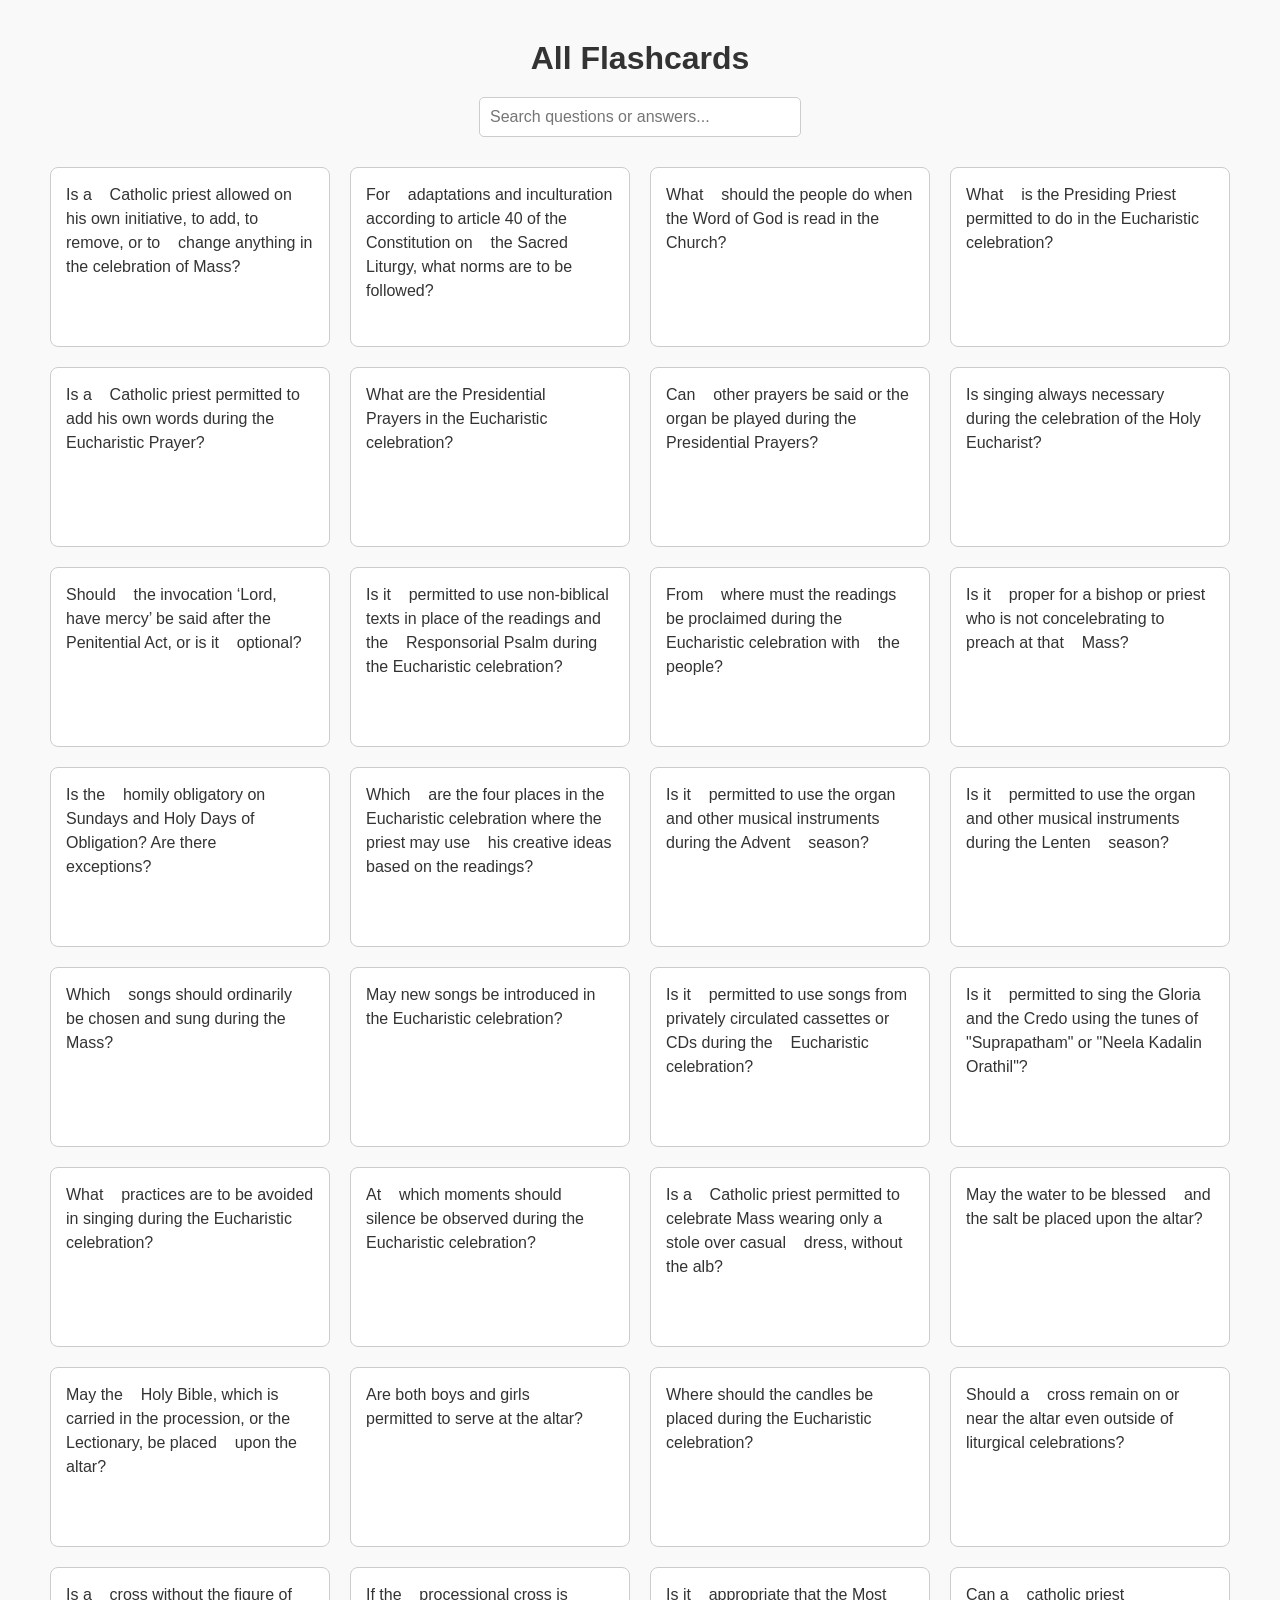
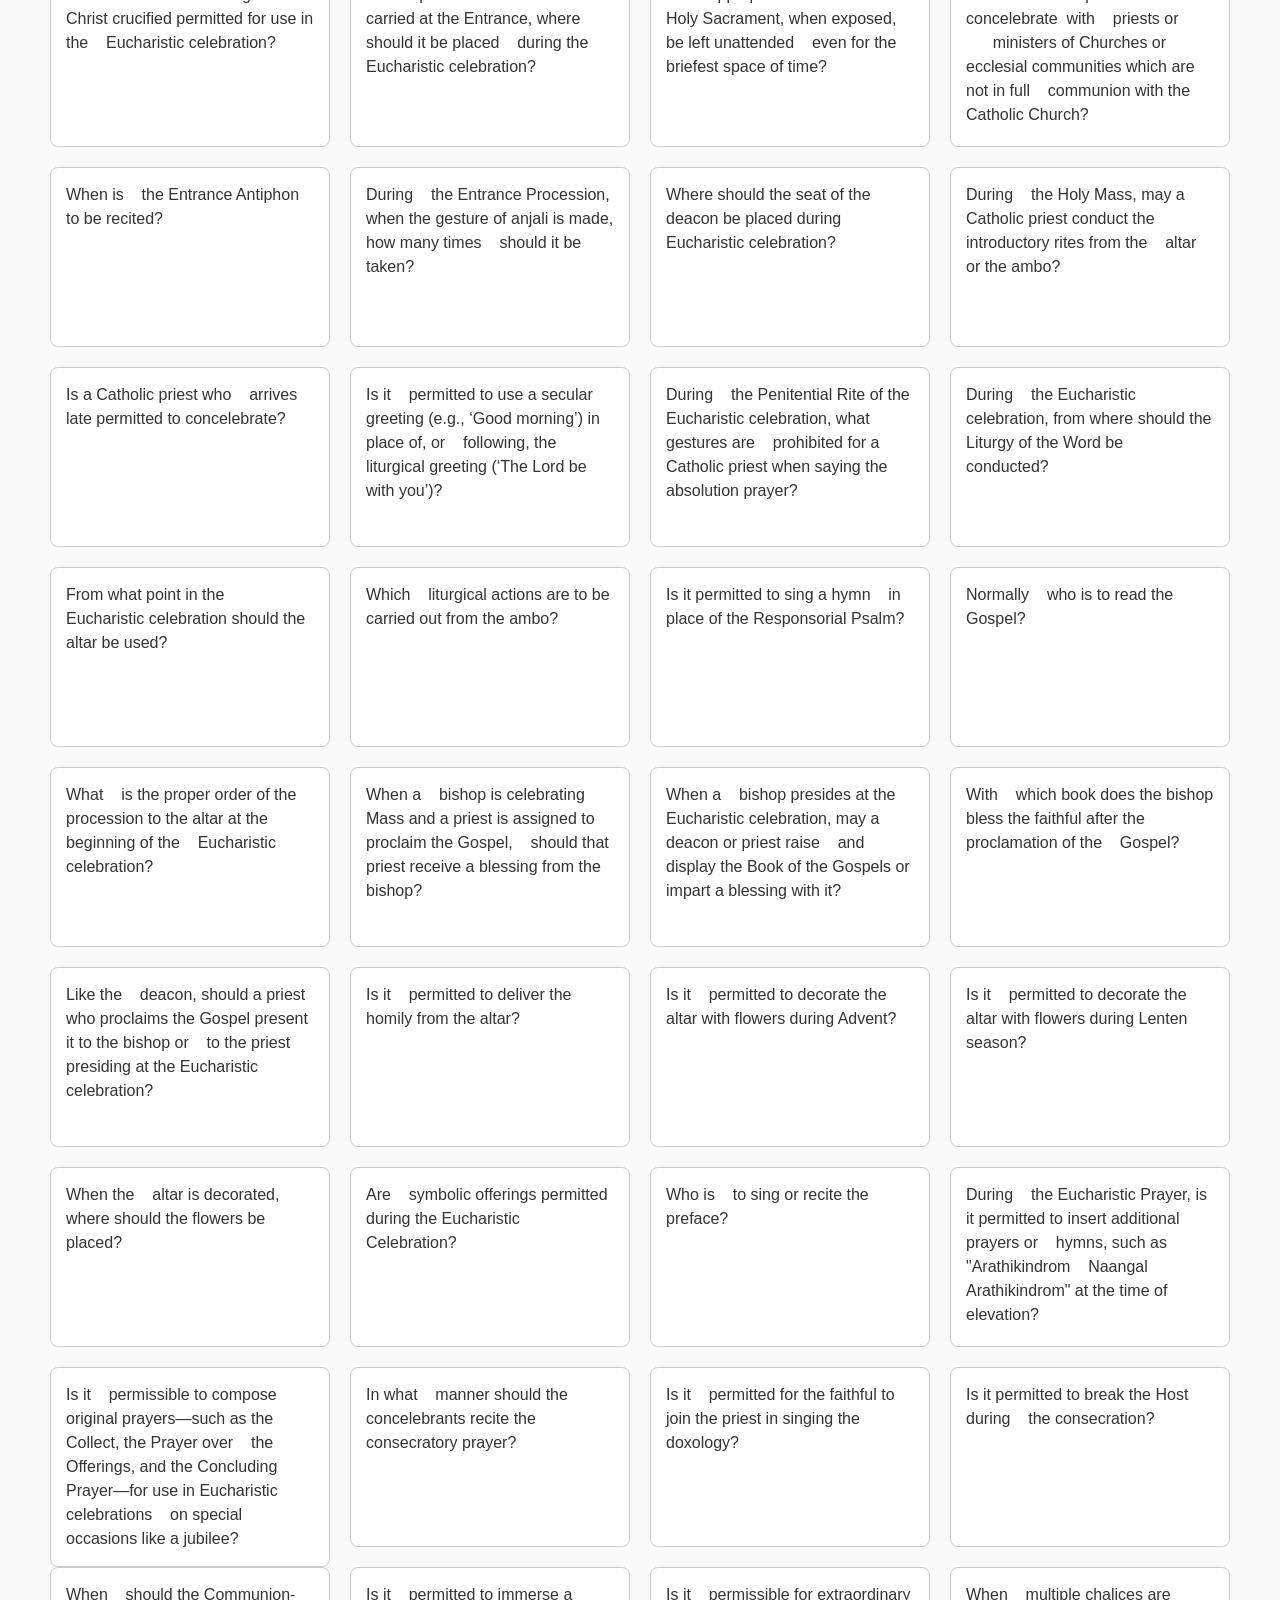
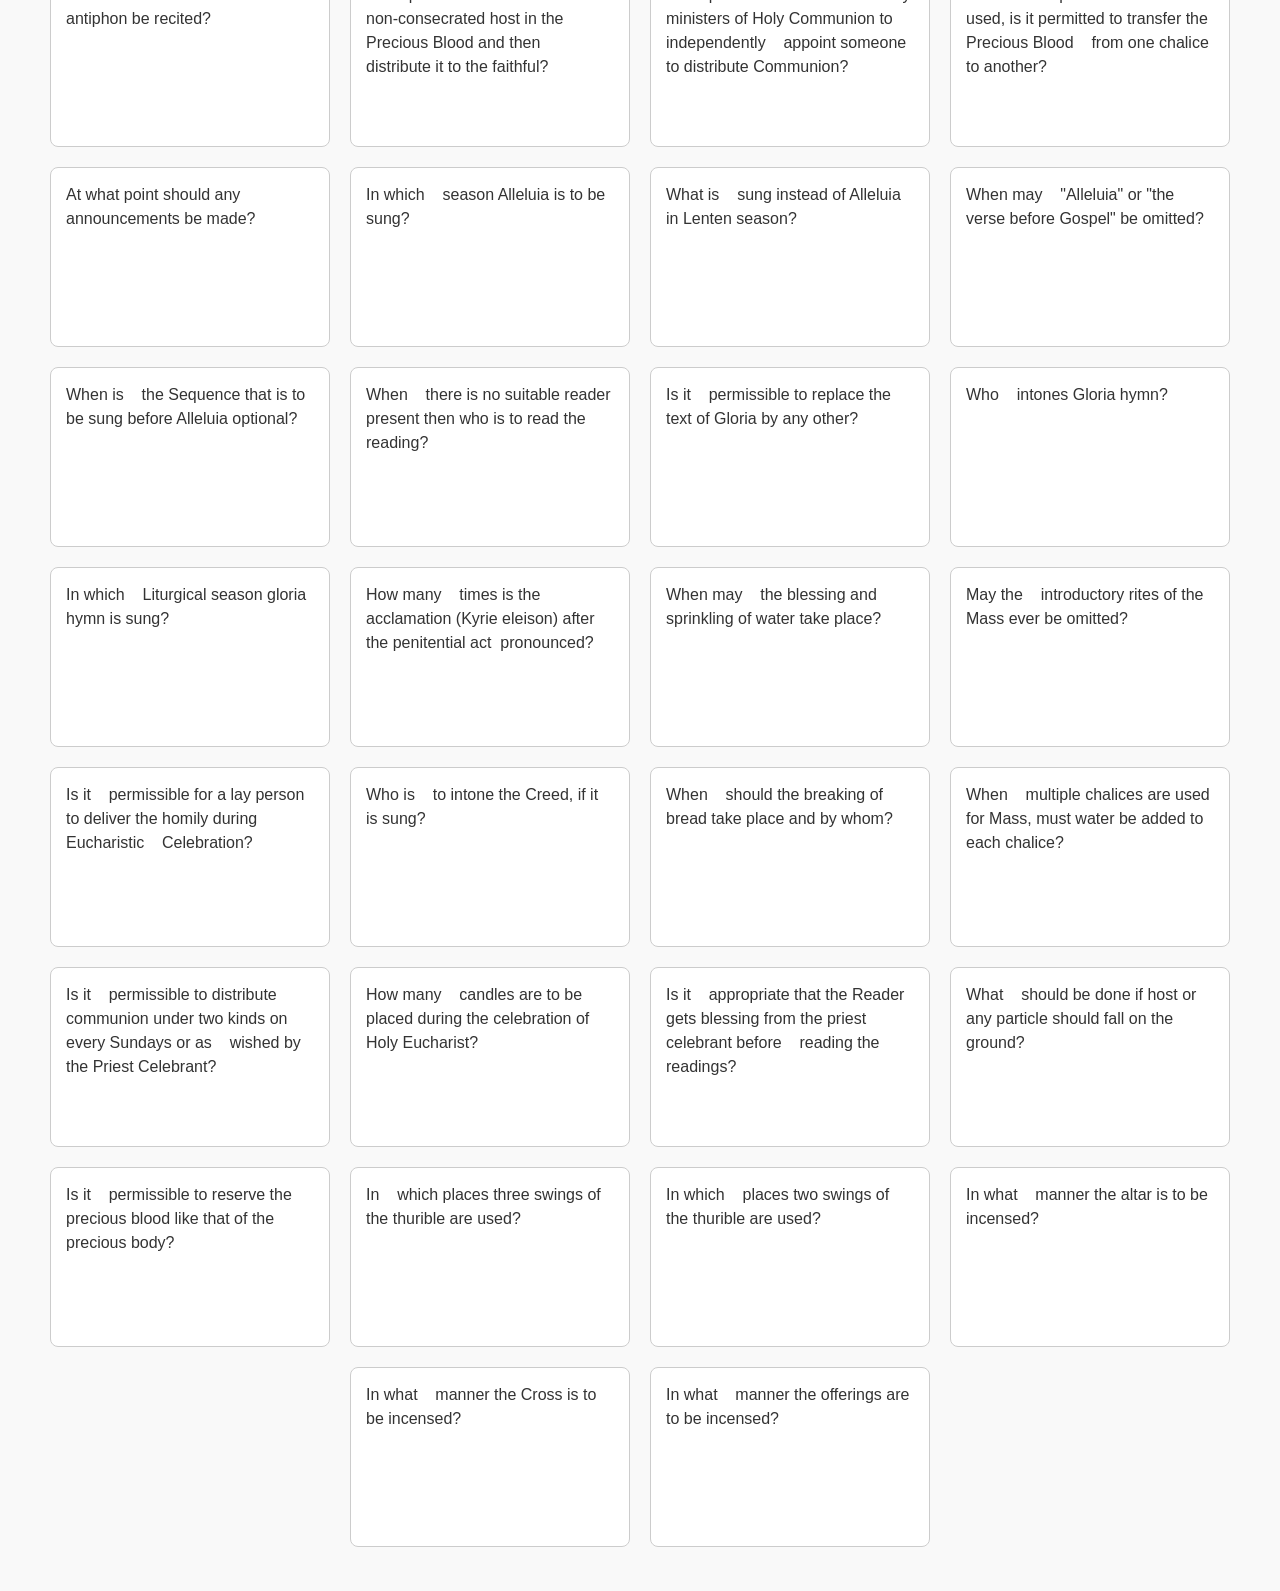
==== allflashcards.html @ 0b195306 "Update allflashcards.html" ====
<!DOCTYPE html>
<html lang="en">
<head>
  <meta charset="UTF-8">
  <title>All Flashcards 2</title>
  <style>
    body {
      font-family: Arial, sans-serif;
      background-color: #f9f9f9;
      text-align: center;
      margin: 40px;
    }
    h1 {
      color: #333;
      margin-bottom: 20px;
    }
    #searchBar {
      width: 300px;
      padding: 10px;
      font-size: 16px;
      margin-bottom: 30px;
      border: 1px solid #ccc;
      border-radius: 5px;
    }
    .flashcard-container {
      display: flex;
      flex-wrap: wrap;
      justify-content: center;
      gap: 20px;
    }
    .flashcard {
      width: 280px;
      min-height: 180px;
      perspective: 1000px;
      cursor: pointer;
      position: relative;
    }
    .card-inner {
      position: relative;
      width: 100%;
      min-height: 100%;
      transition: transform 0.8s;
      transform-style: preserve-3d;
    }
    .flashcard.flipped .card-inner {
      transform: rotateY(180deg);
      z-index: 10; /* bring flipped card above neighbors */
      position: relative;
    }
    .card-front, .card-back {
      position: absolute;
      width: 100%;
      min-height: 100%;
      backface-visibility: hidden;
      border: 1px solid #ccc;
      border-radius: 8px;
      padding: 15px;
      box-sizing: border-box;
      font-size: 16px;
      line-height: 1.5; /* better spacing */
      white-space: pre-wrap; /* preserve spaces and line breaks */
      word-break: break-word;
      text-align: left;
    }
    .card-front {
      background-color: #ffffff;
      color: #333;
    }
    .card-back {
      background-color: #0066cc;
      color: #fff;
      transform: rotateY(180deg);
    }
    /* Modal for maximize view */
    .modal {
      display: none;
      position: fixed;
      z-index: 200;
      left: 0;
      top: 0;
      width: 100%;
      height: 100%;
      overflow: auto;
      background-color: rgba(0,0,0,0.7);
    }
    .modal-content {
      background-color: #fff;
      margin: 10% auto;
      padding: 20px;
      border-radius: 8px;
      width: 60%;
      max-height: 70%;
      overflow-y: auto;
      text-align: left;
      font-size: 18px;
      line-height: 1.6;
      white-space: pre-wrap;
    }
    .close {
      color: #aaa;
      float: right;
      font-size: 28px;
      font-weight: bold;
      cursor: pointer;
    }
    .close:hover {
      color: #000;
    }
  </style>
</head>
<body>
  <h1>All Flashcards</h1>
  <input type="text" id="searchBar" placeholder="Search questions or answers...">
  <div class="flashcard-container" id="flashcardContainer"></div>

  <!-- Modal for maximize view -->
  <div id="flashcardModal" class="modal">
    <div class="modal-content">
      <span class="close" id="closeModal">&times;</span>
      <div id="modalText"></div>
    </div>
  </div>

  <script>
    fetch('Liturgicalnorms.html')
      .then(response => response.text())
      .then(html => {
        const parser = new DOMParser();
        const doc = parser.parseFromString(html, 'text/html');
        const table = doc.querySelector('#qaTable');
        const rows = table ? table.querySelectorAll('tr') : [];

        const container = document.getElementById('flashcardContainer');

        if (rows.length === 0) {
          container.innerText = "No questions found. Check that Liturgicalnorms.html has a table with id='qaTable'.";
          return;
        }

        rows.forEach(row => {
          const cells = row.querySelectorAll('td');
          if (cells.length >= 2) {
            const question = cells[0].innerText.trim();
            const answer = cells[1].innerText.trim();

            const card = document.createElement('div');
            card.className = 'flashcard';
            card.innerHTML = `
              <div class="card-inner">
                <div class="card-front">${question}</div>
                <div class="card-back">${answer}</div>
              </div>
            `;
            card.addEventListener('click', () => card.classList.toggle('flipped'));
            card.addEventListener('dblclick', () => {
              document.getElementById('modalText').innerText =
                "Q: " + question + "\n\nA: " + answer;
              document.getElementById('flashcardModal').style.display = 'block';
            });
            container.appendChild(card);
          }
        });

        const searchBar = document.getElementById('searchBar');
        searchBar.addEventListener('input', () => {
          const query = searchBar.value.toLowerCase();
          const cards = container.querySelectorAll('.flashcard');
          cards.forEach(card => {
            const front = card.querySelector('.card-front').innerText.toLowerCase();
            const back = card.querySelector('.card-back').innerText.toLowerCase();
            card.style.display = (front.includes(query) || back.includes(query)) ? 'block' : 'none';
          });
        });

        document.getElementById('closeModal').onclick = () => {
          document.getElementById('flashcardModal').style.display = 'none';
        };
        window.onclick = (event) => {
          if (event.target === document.getElementById('flashcardModal')) {
            document.getElementById('flashcardModal').style.display = 'none';
          }
        };
      })
      .catch(err => {
        document.getElementById('flashcardContainer').innerText =
          'Error loading flashcards. Make sure Liturgicalnorms.html is accessible.';
        console.error(err);
      });
  </script>
</body>
</html>
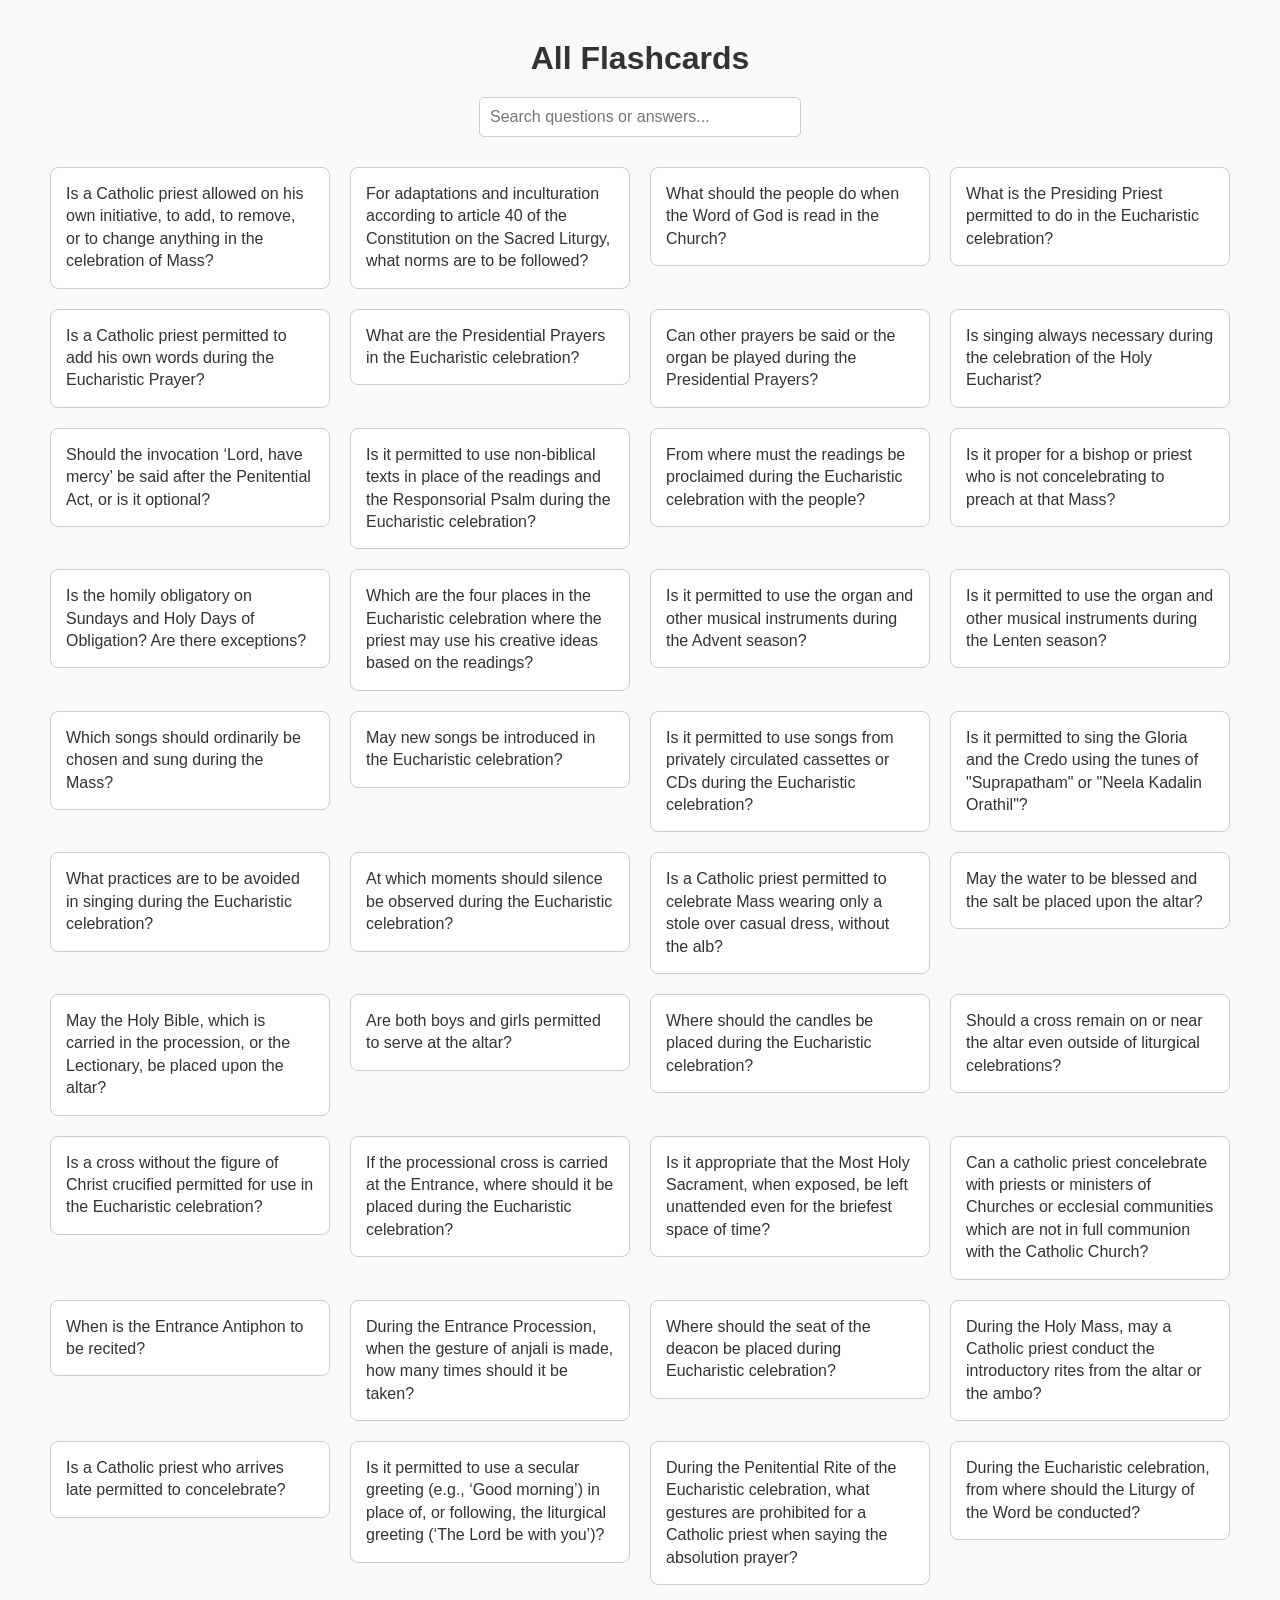
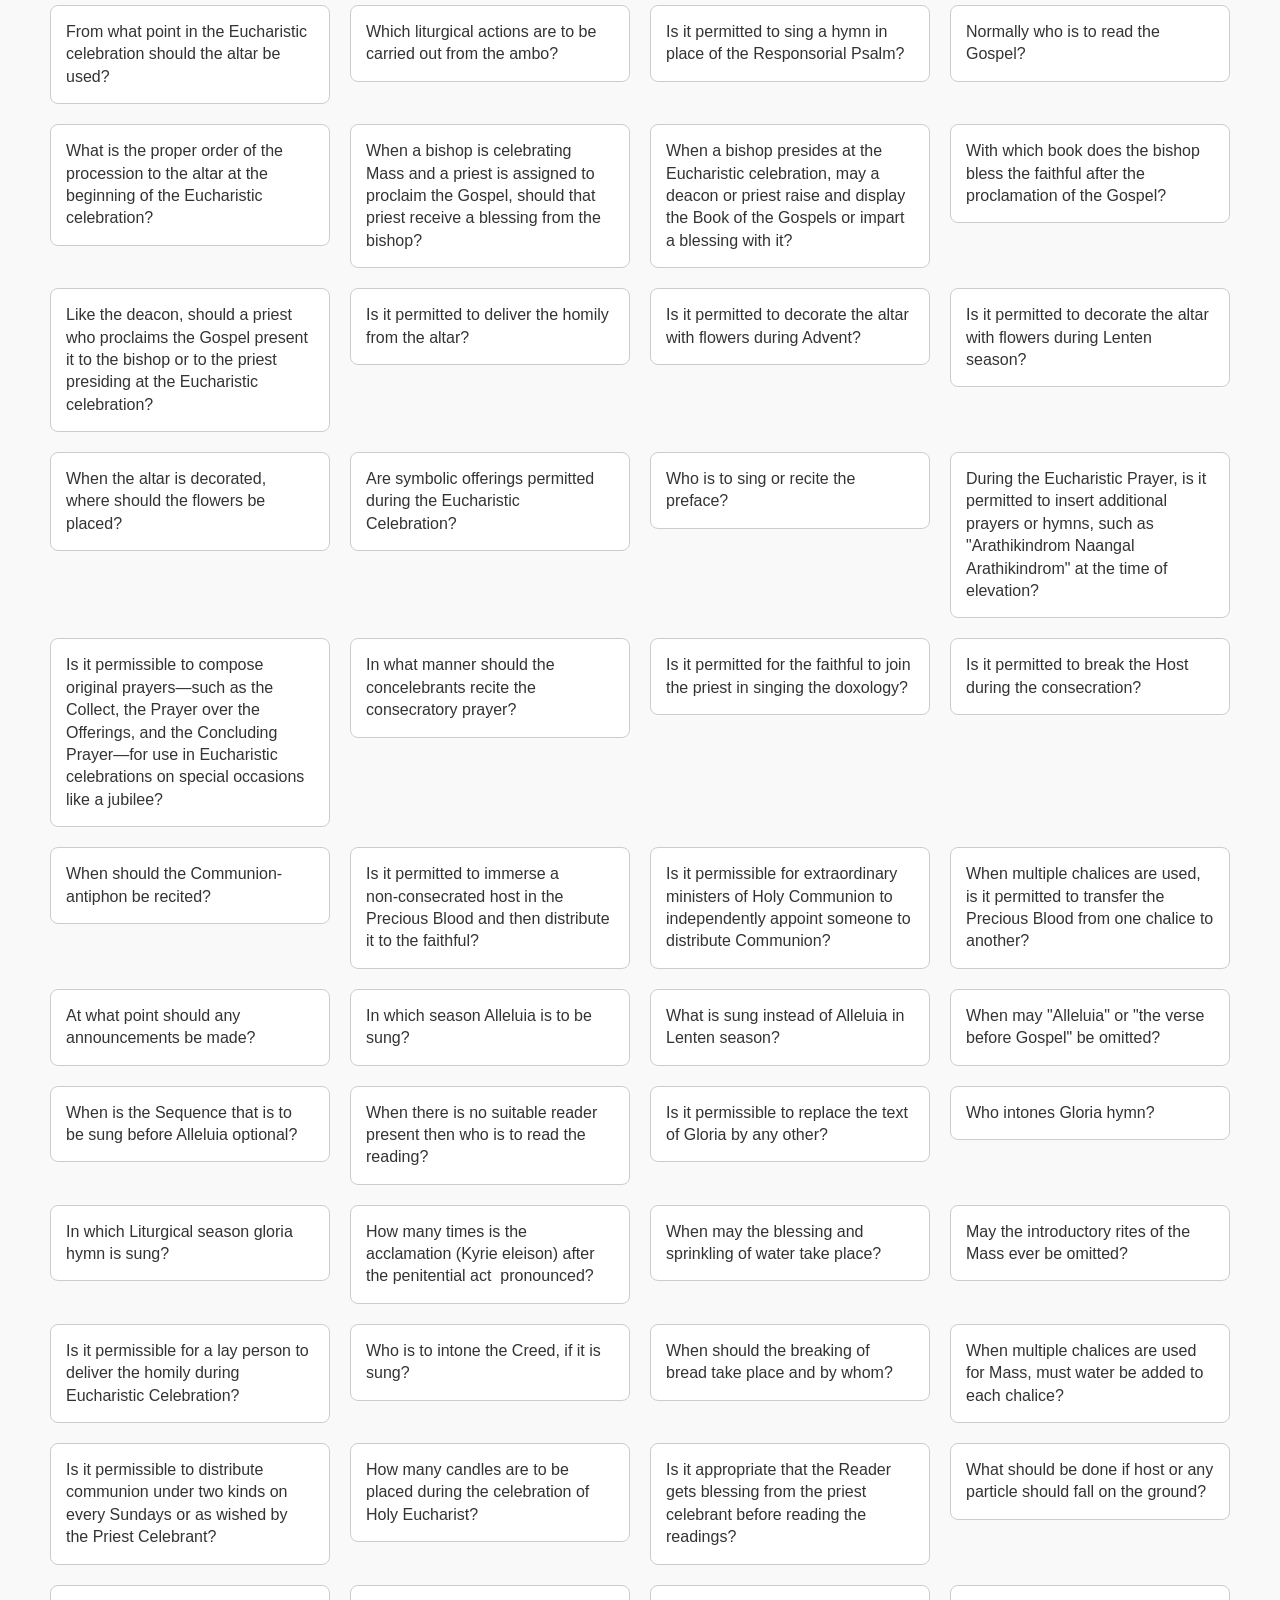
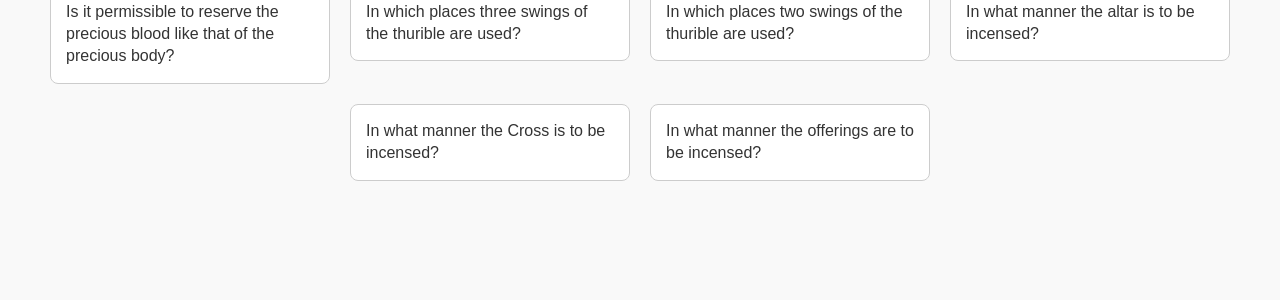
==== commit c5d701b3: "Update allflashcards.html" ====
--- a/allflashcards.html
+++ b/allflashcards.html
@@ -2,7 +2,7 @@
 <html lang="en">
 <head>
   <meta charset="UTF-8">
-  <title>All Flashcards 2</title>
+  <title>All Flashcards 3</title>
   <style>
     body {
       font-family: Arial, sans-serif;
@@ -30,37 +30,32 @@
     }
     .flashcard {
       width: 280px;
-      min-height: 180px;
+      cursor: pointer;
       perspective: 1000px;
-      cursor: pointer;
-      position: relative;
     }
     .card-inner {
       position: relative;
       width: 100%;
-      min-height: 100%;
       transition: transform 0.8s;
       transform-style: preserve-3d;
     }
     .flashcard.flipped .card-inner {
       transform: rotateY(180deg);
-      z-index: 10; /* bring flipped card above neighbors */
-      position: relative;
+      z-index: 10;
     }
     .card-front, .card-back {
-      position: absolute;
       width: 100%;
-      min-height: 100%;
-      backface-visibility: hidden;
+      height: auto; /* allow natural expansion */
       border: 1px solid #ccc;
       border-radius: 8px;
       padding: 15px;
       box-sizing: border-box;
       font-size: 16px;
-      line-height: 1.5; /* better spacing */
-      white-space: pre-wrap; /* preserve spaces and line breaks */
+      line-height: 1.4; /* normal spacing */
+      white-space: normal; /* fix word spacing and numbering */
       word-break: break-word;
       text-align: left;
+      backface-visibility: hidden;
     }
     .card-front {
       background-color: #ffffff;
@@ -70,6 +65,9 @@
       background-color: #0066cc;
       color: #fff;
       transform: rotateY(180deg);
+      position: absolute;
+      top: 0;
+      left: 0;
     }
     /* Modal for maximize view */
     .modal {
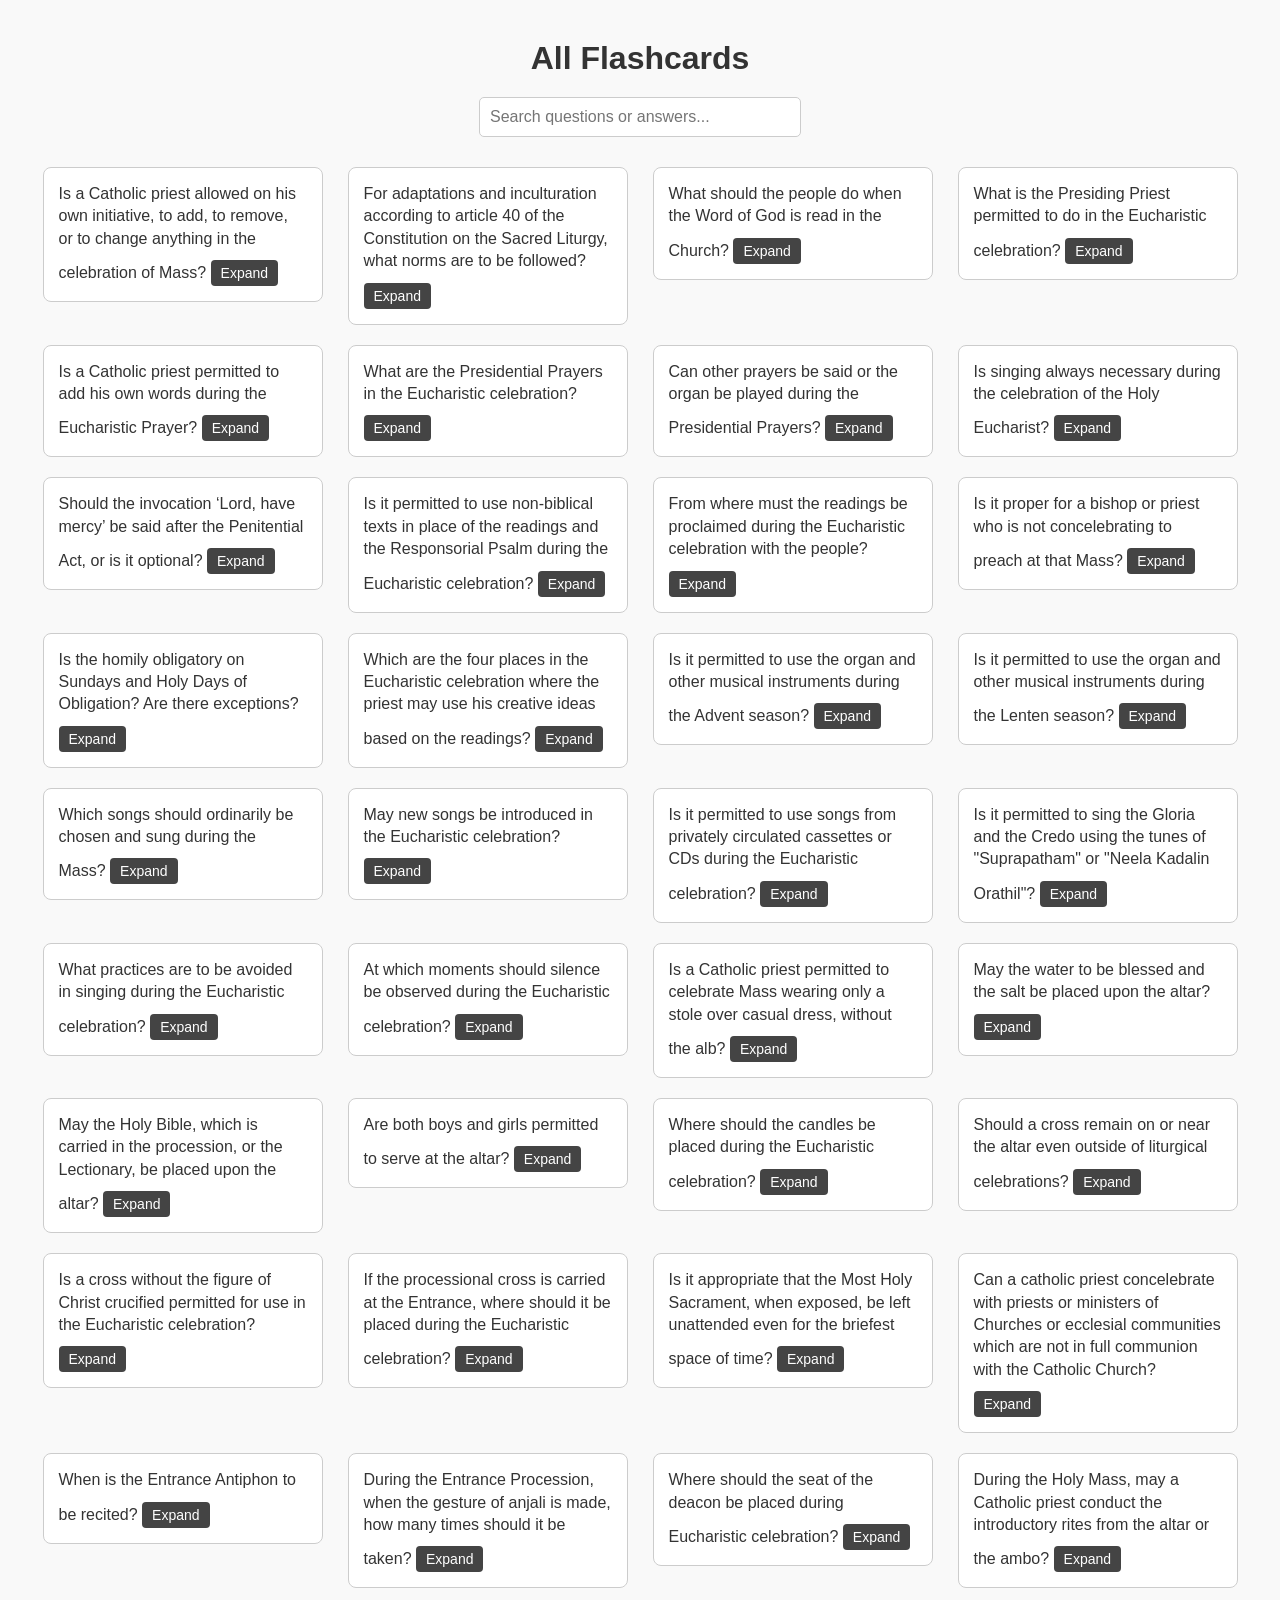
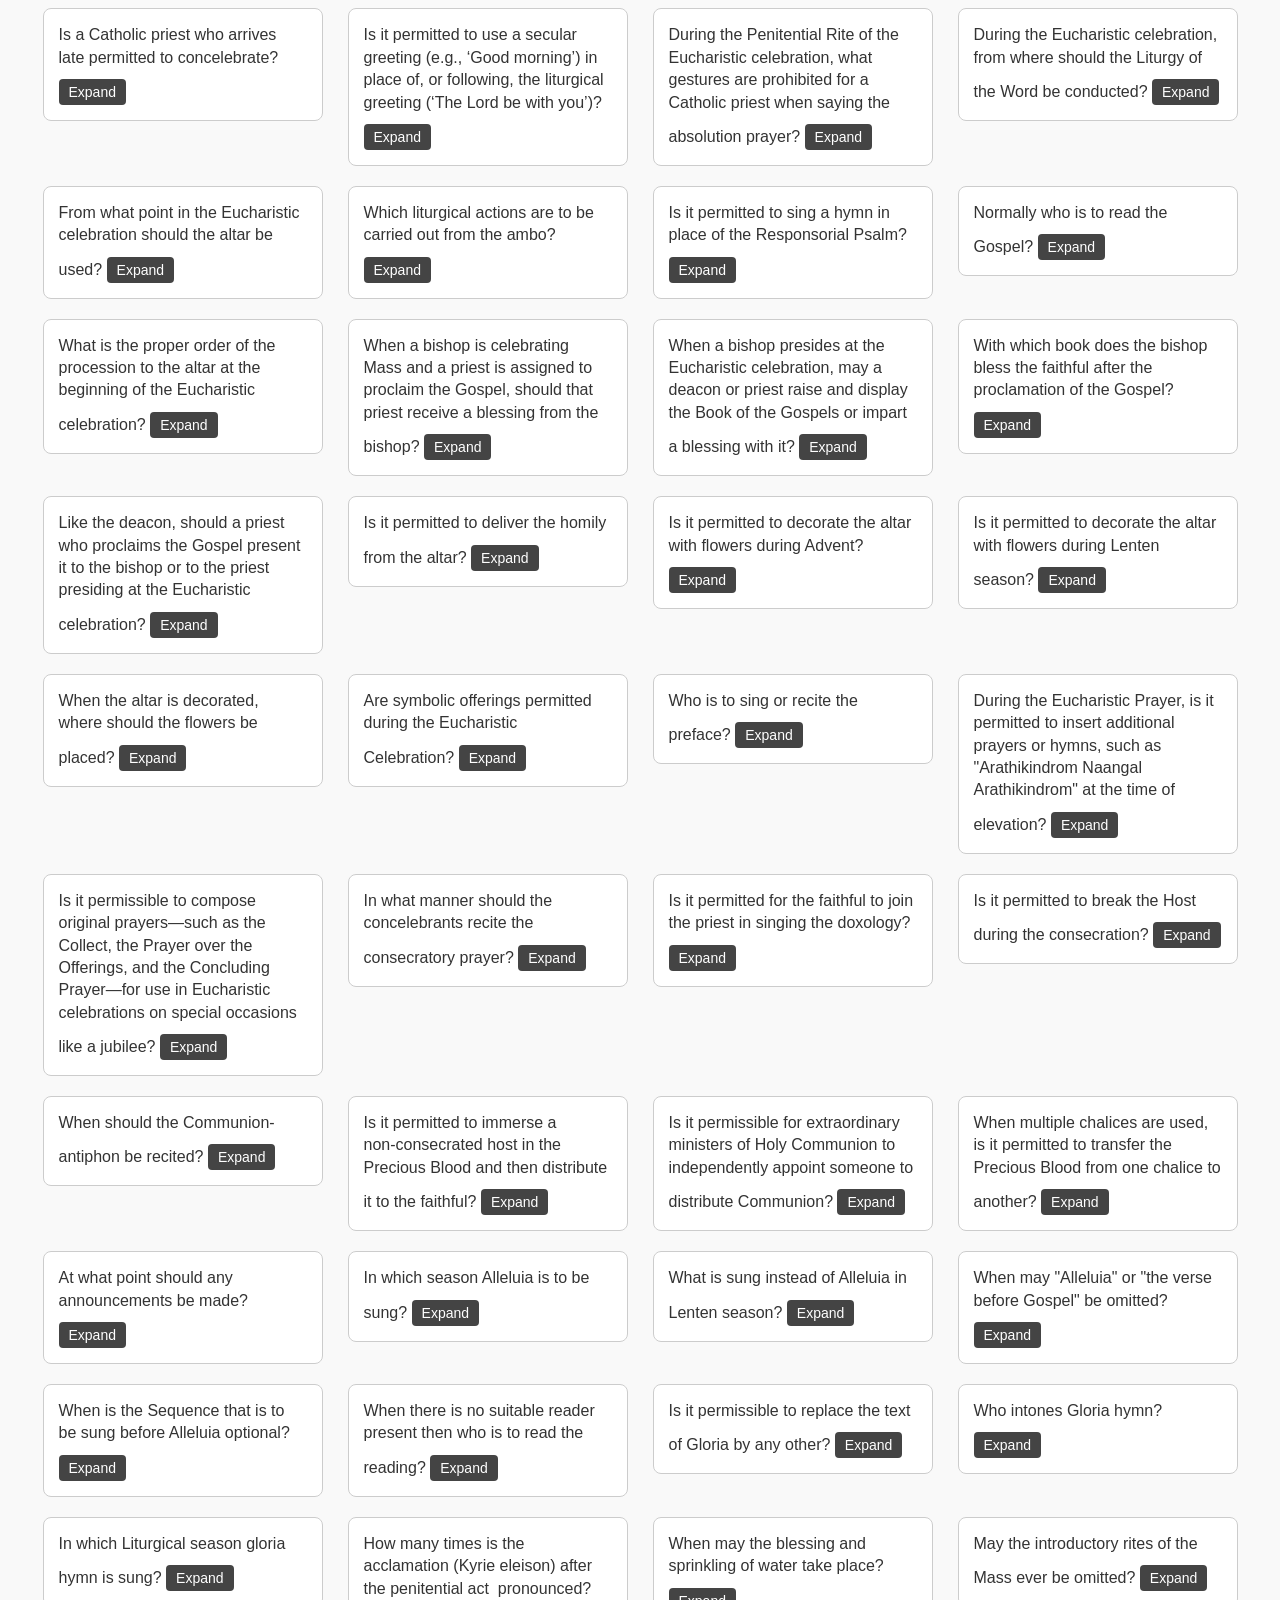
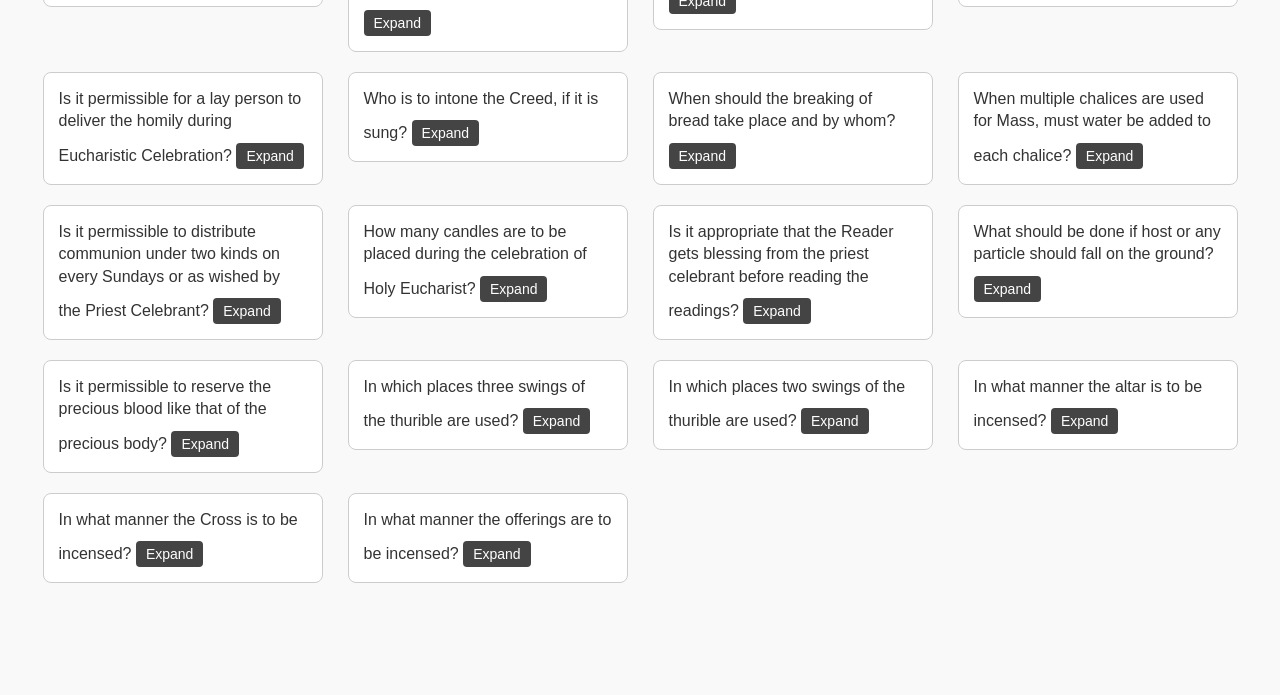
==== commit be6bdfb4: "Update allflashcards.html" ====
--- a/allflashcards.html
+++ b/allflashcards.html
@@ -2,7 +2,7 @@
 <html lang="en">
 <head>
   <meta charset="UTF-8">
-  <title>All Flashcards 3</title>
+  <title>All Flashcards 44</title>
   <style>
     body {
       font-family: Arial, sans-serif;
@@ -23,10 +23,11 @@
       border-radius: 5px;
     }
     .flashcard-container {
-      display: flex;
-      flex-wrap: wrap;
-      justify-content: center;
+      display: grid;
+      grid-template-columns: repeat(auto-fill, minmax(280px, 1fr));
+      grid-template-rows: repeat(2, auto); /* force two rows */
       gap: 20px;
+      justify-items: center;
     }
     .flashcard {
       width: 280px;
@@ -45,17 +46,18 @@
     }
     .card-front, .card-back {
       width: 100%;
-      height: auto; /* allow natural expansion */
+      height: auto;
       border: 1px solid #ccc;
       border-radius: 8px;
       padding: 15px;
       box-sizing: border-box;
       font-size: 16px;
-      line-height: 1.4; /* normal spacing */
-      white-space: normal; /* fix word spacing and numbering */
+      line-height: 1.4;
+      white-space: normal; /* preserve numbering properly */
       word-break: break-word;
       text-align: left;
       backface-visibility: hidden;
+      position: relative;
     }
     .card-front {
       background-color: #ffffff;
@@ -68,6 +70,20 @@
       position: absolute;
       top: 0;
       left: 0;
+    }
+    .expand-btn {
+      display: inline-block;
+      margin-top: 10px;
+      padding: 5px 10px;
+      font-size: 14px;
+      background-color: #444;
+      color: #fff;
+      border: none;
+      border-radius: 4px;
+      cursor: pointer;
+    }
+    .expand-btn:hover {
+      background-color: #222;
     }
     /* Modal for maximize view */
     .modal {
@@ -145,20 +161,36 @@
             card.className = 'flashcard';
             card.innerHTML = `
               <div class="card-inner">
-                <div class="card-front">${question}</div>
-                <div class="card-back">${answer}</div>
+                <div class="card-front">
+                  ${question}
+                  <button class="expand-btn">Expand</button>
+                </div>
+                <div class="card-back">
+                  ${answer}
+                  <button class="expand-btn">Expand</button>
+                </div>
               </div>
             `;
-            card.addEventListener('click', () => card.classList.toggle('flipped'));
-            card.addEventListener('dblclick', () => {
-              document.getElementById('modalText').innerText =
-                "Q: " + question + "\n\nA: " + answer;
-              document.getElementById('flashcardModal').style.display = 'block';
+            // Flip on tap
+            card.addEventListener('click', (e) => {
+              if (!e.target.classList.contains('expand-btn')) {
+                card.classList.toggle('flipped');
+              }
+            });
+            // Expand button opens modal
+            card.querySelectorAll('.expand-btn').forEach(btn => {
+              btn.addEventListener('click', (e) => {
+                e.stopPropagation();
+                document.getElementById('modalText').innerText =
+                  "Q: " + question + "\n\nA: " + answer;
+                document.getElementById('flashcardModal').style.display = 'block';
+              });
             });
             container.appendChild(card);
           }
         });
 
+        // Search functionality
         const searchBar = document.getElementById('searchBar');
         searchBar.addEventListener('input', () => {
           const query = searchBar.value.toLowerCase();
@@ -170,6 +202,7 @@
           });
         });
 
+        // Modal close
         document.getElementById('closeModal').onclick = () => {
           document.getElementById('flashcardModal').style.display = 'none';
         };
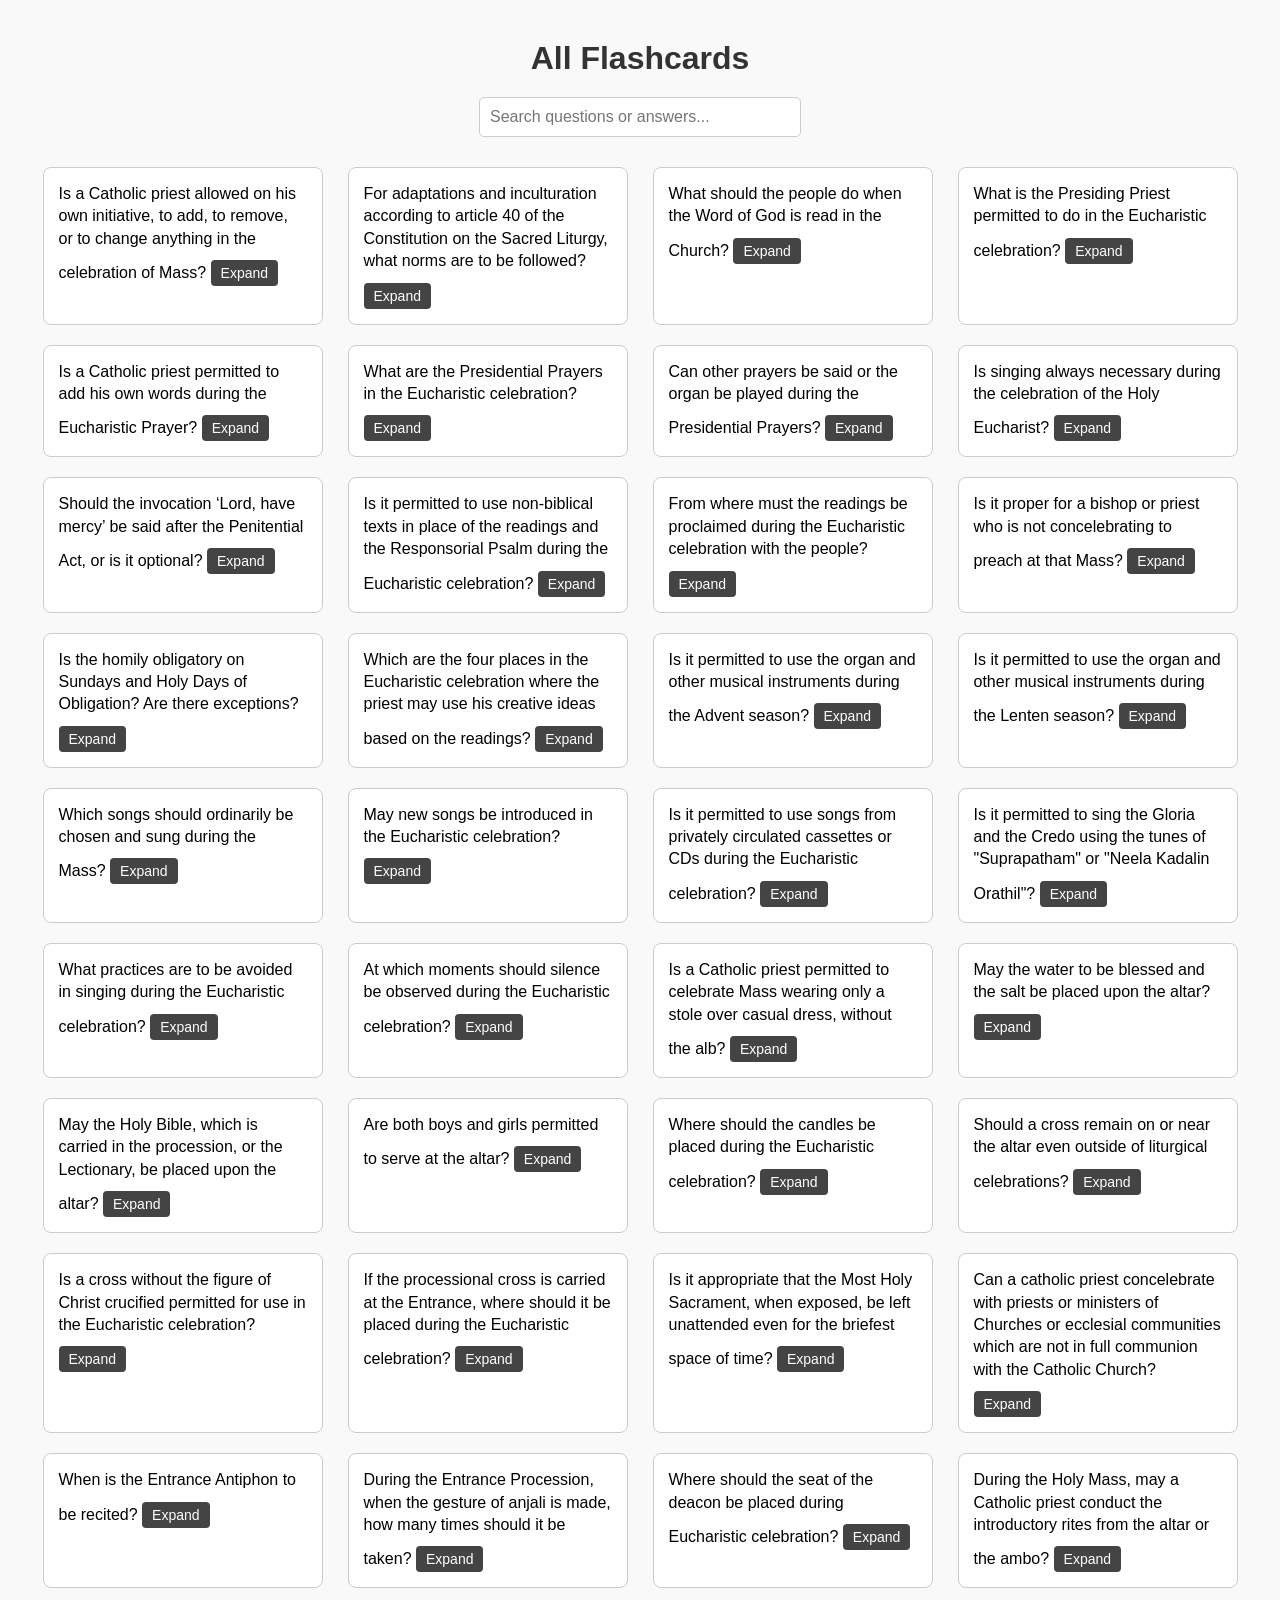
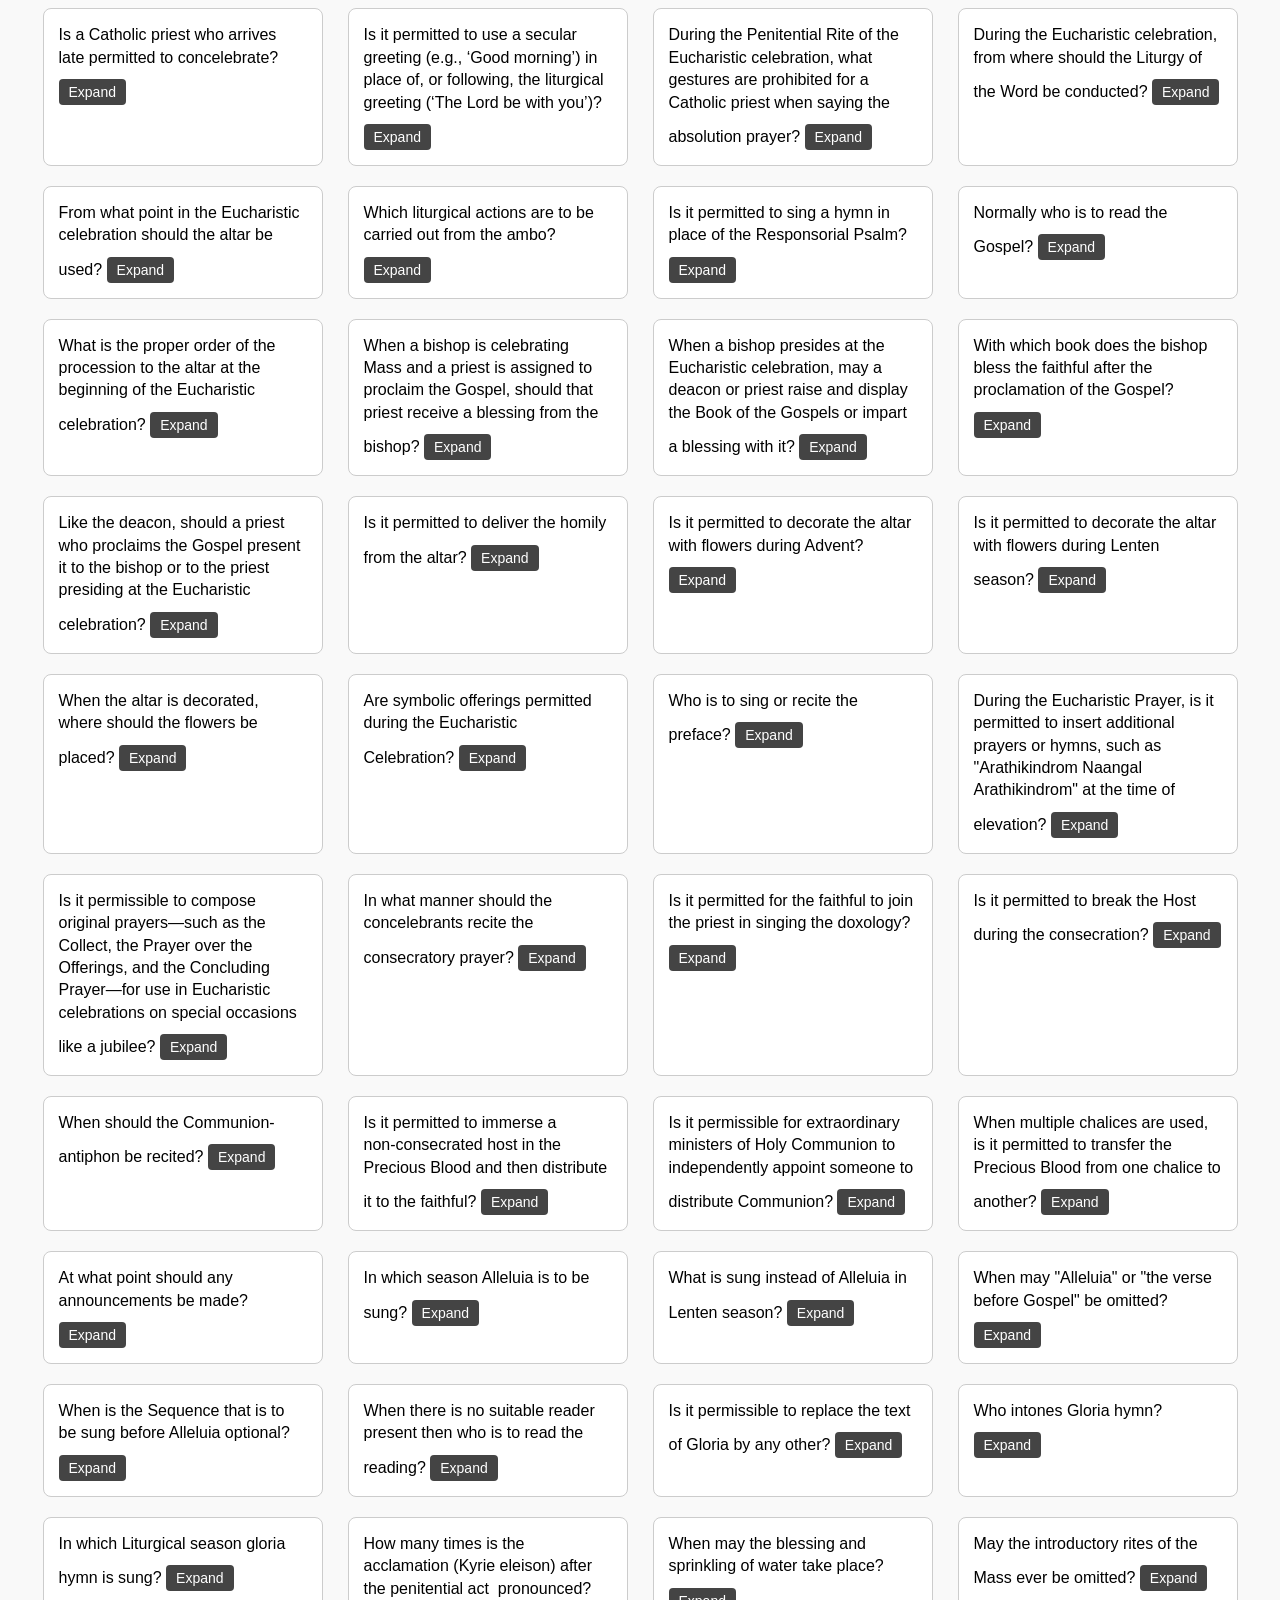
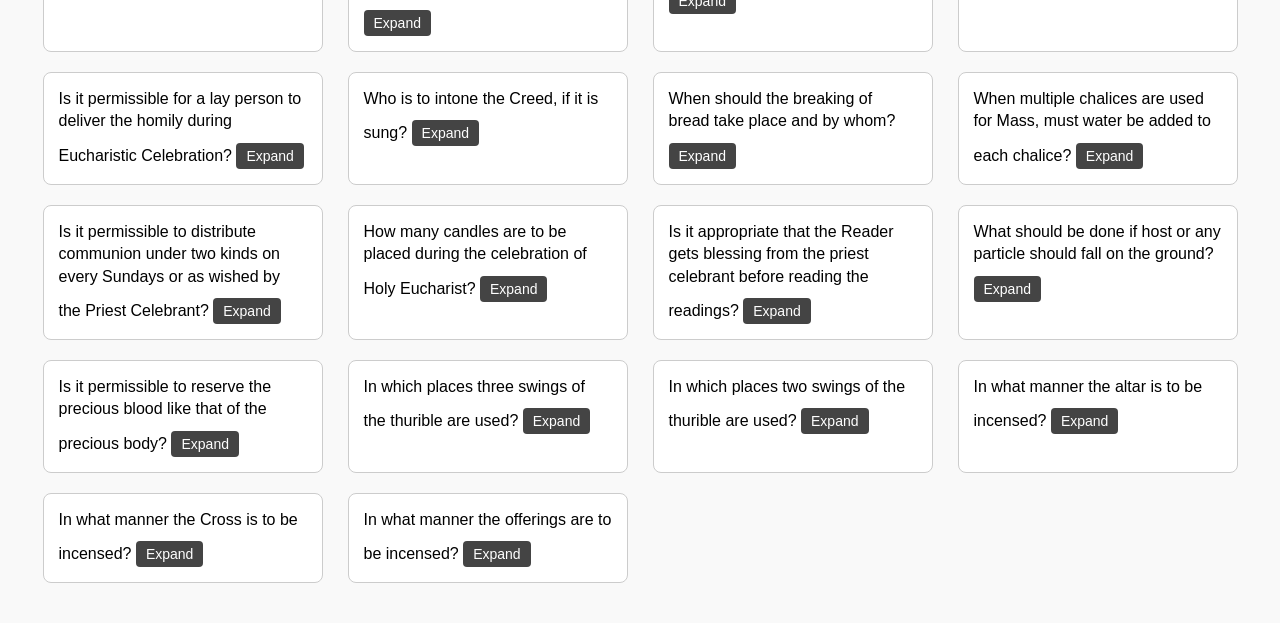
==== commit 5bd45255: "Update allflashcards.html" ====
--- a/allflashcards.html
+++ b/allflashcards.html
@@ -2,7 +2,7 @@
 <html lang="en">
 <head>
   <meta charset="UTF-8">
-  <title>All Flashcards 44</title>
+  <title>All Flashcards</title>
   <style>
     body {
       font-family: Arial, sans-serif;
@@ -25,51 +25,38 @@
     .flashcard-container {
       display: grid;
       grid-template-columns: repeat(auto-fill, minmax(280px, 1fr));
-      grid-template-rows: repeat(2, auto); /* force two rows */
       gap: 20px;
       justify-items: center;
     }
     .flashcard {
       width: 280px;
       cursor: pointer;
-      perspective: 1000px;
-    }
-    .card-inner {
-      position: relative;
-      width: 100%;
-      transition: transform 0.8s;
-      transform-style: preserve-3d;
-    }
-    .flashcard.flipped .card-inner {
-      transform: rotateY(180deg);
-      z-index: 10;
-    }
-    .card-front, .card-back {
-      width: 100%;
-      height: auto;
       border: 1px solid #ccc;
       border-radius: 8px;
+      background: #fff;
       padding: 15px;
       box-sizing: border-box;
+      text-align: left;
+    }
+    .card-front, .card-back {
       font-size: 16px;
       line-height: 1.4;
-      white-space: normal; /* preserve numbering properly */
+      white-space: normal;
       word-break: break-word;
-      text-align: left;
-      backface-visibility: hidden;
-      position: relative;
-    }
-    .card-front {
-      background-color: #ffffff;
-      color: #333;
     }
     .card-back {
-      background-color: #0066cc;
+      display: none; /* hidden until flipped */
+      background: #0066cc;
       color: #fff;
-      transform: rotateY(180deg);
-      position: absolute;
-      top: 0;
-      left: 0;
+      border-radius: 8px;
+      padding: 10px;
+      margin-top: 10px;
+    }
+    .flashcard.flipped .card-front {
+      display: none;
+    }
+    .flashcard.flipped .card-back {
+      display: block;
     }
     .expand-btn {
       display: inline-block;
@@ -160,15 +147,13 @@
             const card = document.createElement('div');
             card.className = 'flashcard';
             card.innerHTML = `
-              <div class="card-inner">
-                <div class="card-front">
-                  ${question}
-                  <button class="expand-btn">Expand</button>
-                </div>
-                <div class="card-back">
-                  ${answer}
-                  <button class="expand-btn">Expand</button>
-                </div>
+              <div class="card-front">
+                ${question}
+                <button class="expand-btn">Expand</button>
+              </div>
+              <div class="card-back">
+                ${answer}
+                <button class="expand-btn">Expand</button>
               </div>
             `;
             // Flip on tap
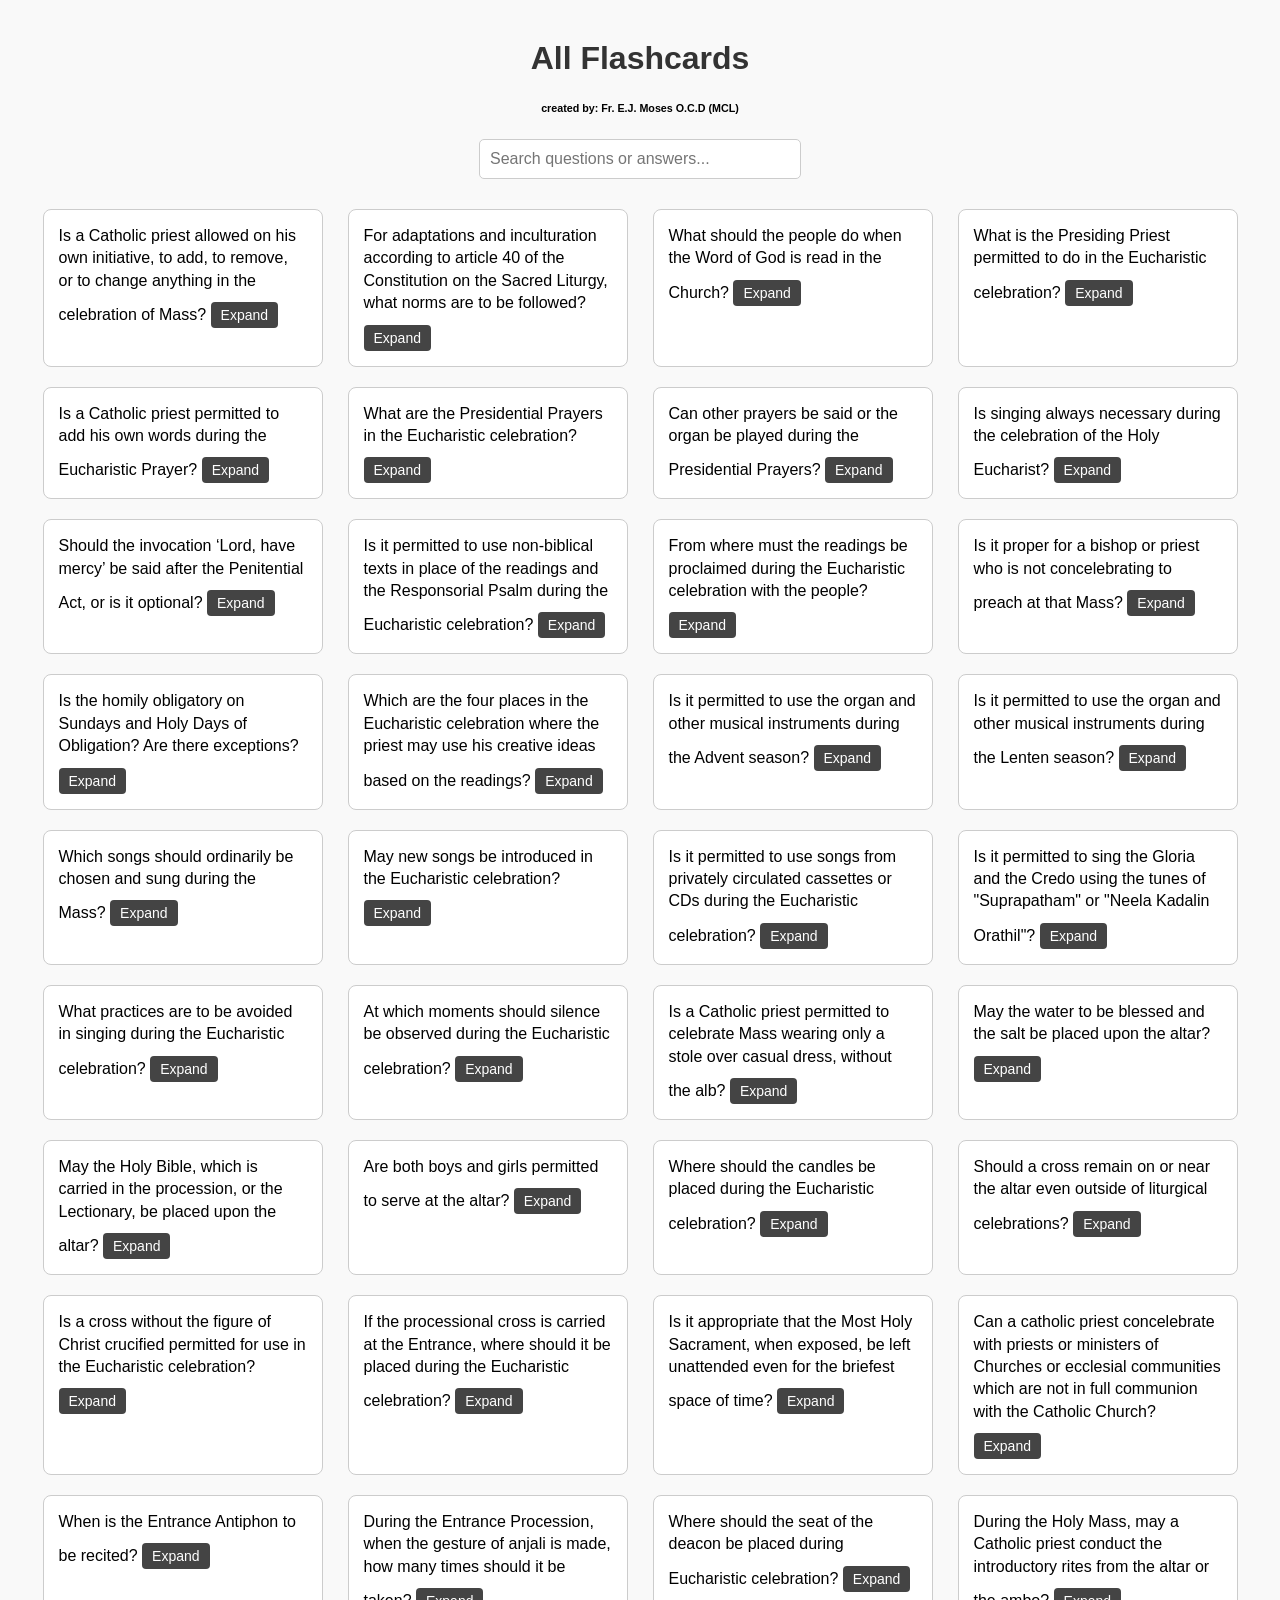
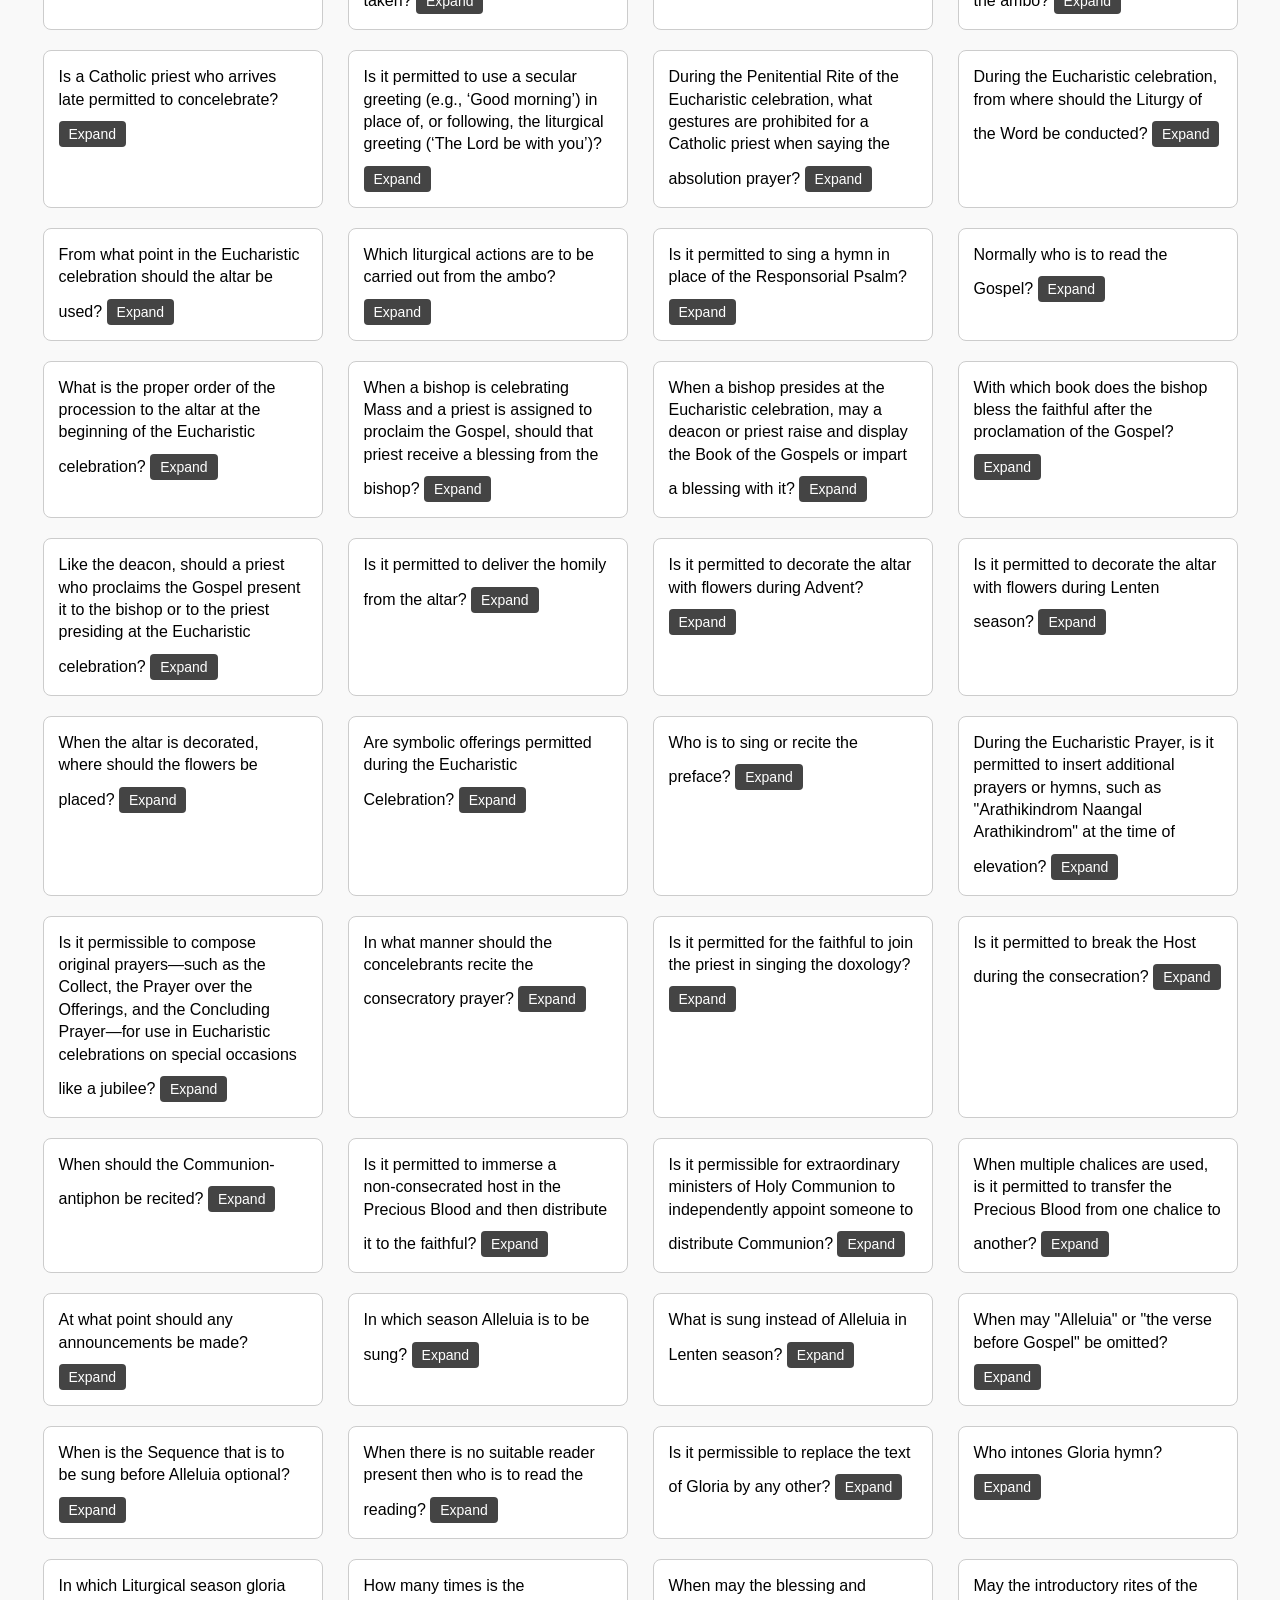
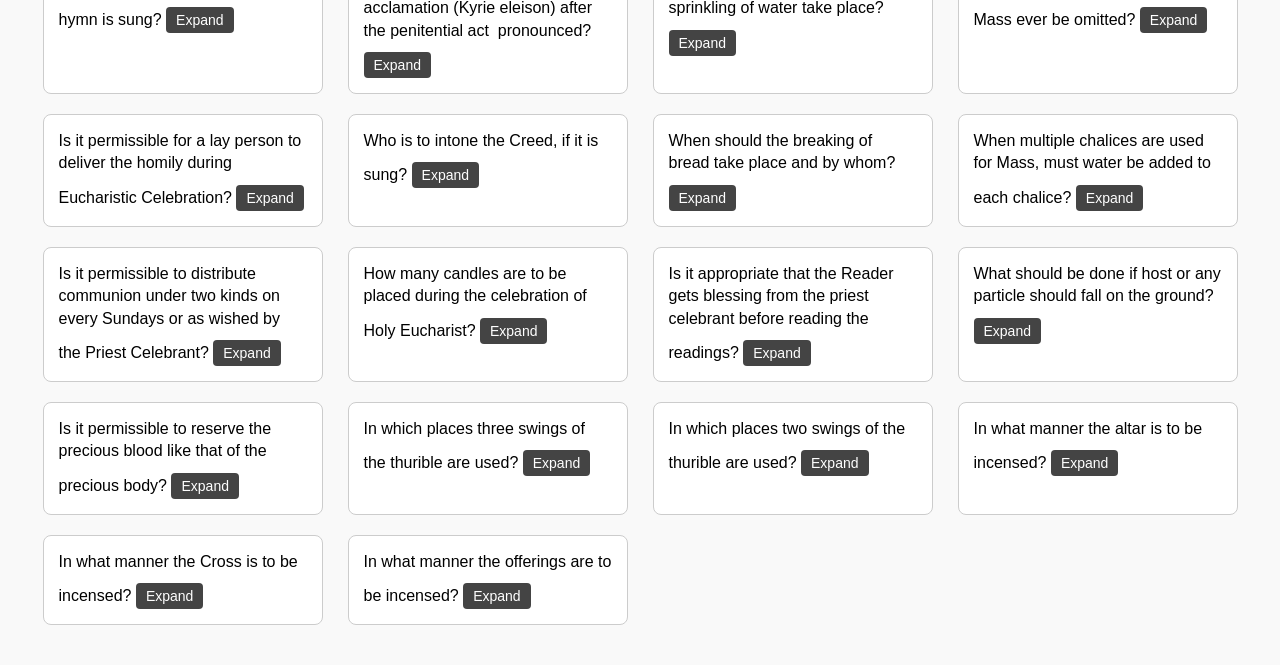
==== commit 0e03eedf: "Update allflashcards.html" ====
--- a/allflashcards.html
+++ b/allflashcards.html
@@ -111,6 +111,7 @@
 </head>
 <body>
   <h1>All Flashcards</h1>
+  <h6>created by: Fr. E.J. Moses O.C.D (MCL)</h6>
   <input type="text" id="searchBar" placeholder="Search questions or answers...">
   <div class="flashcard-container" id="flashcardContainer"></div>
 
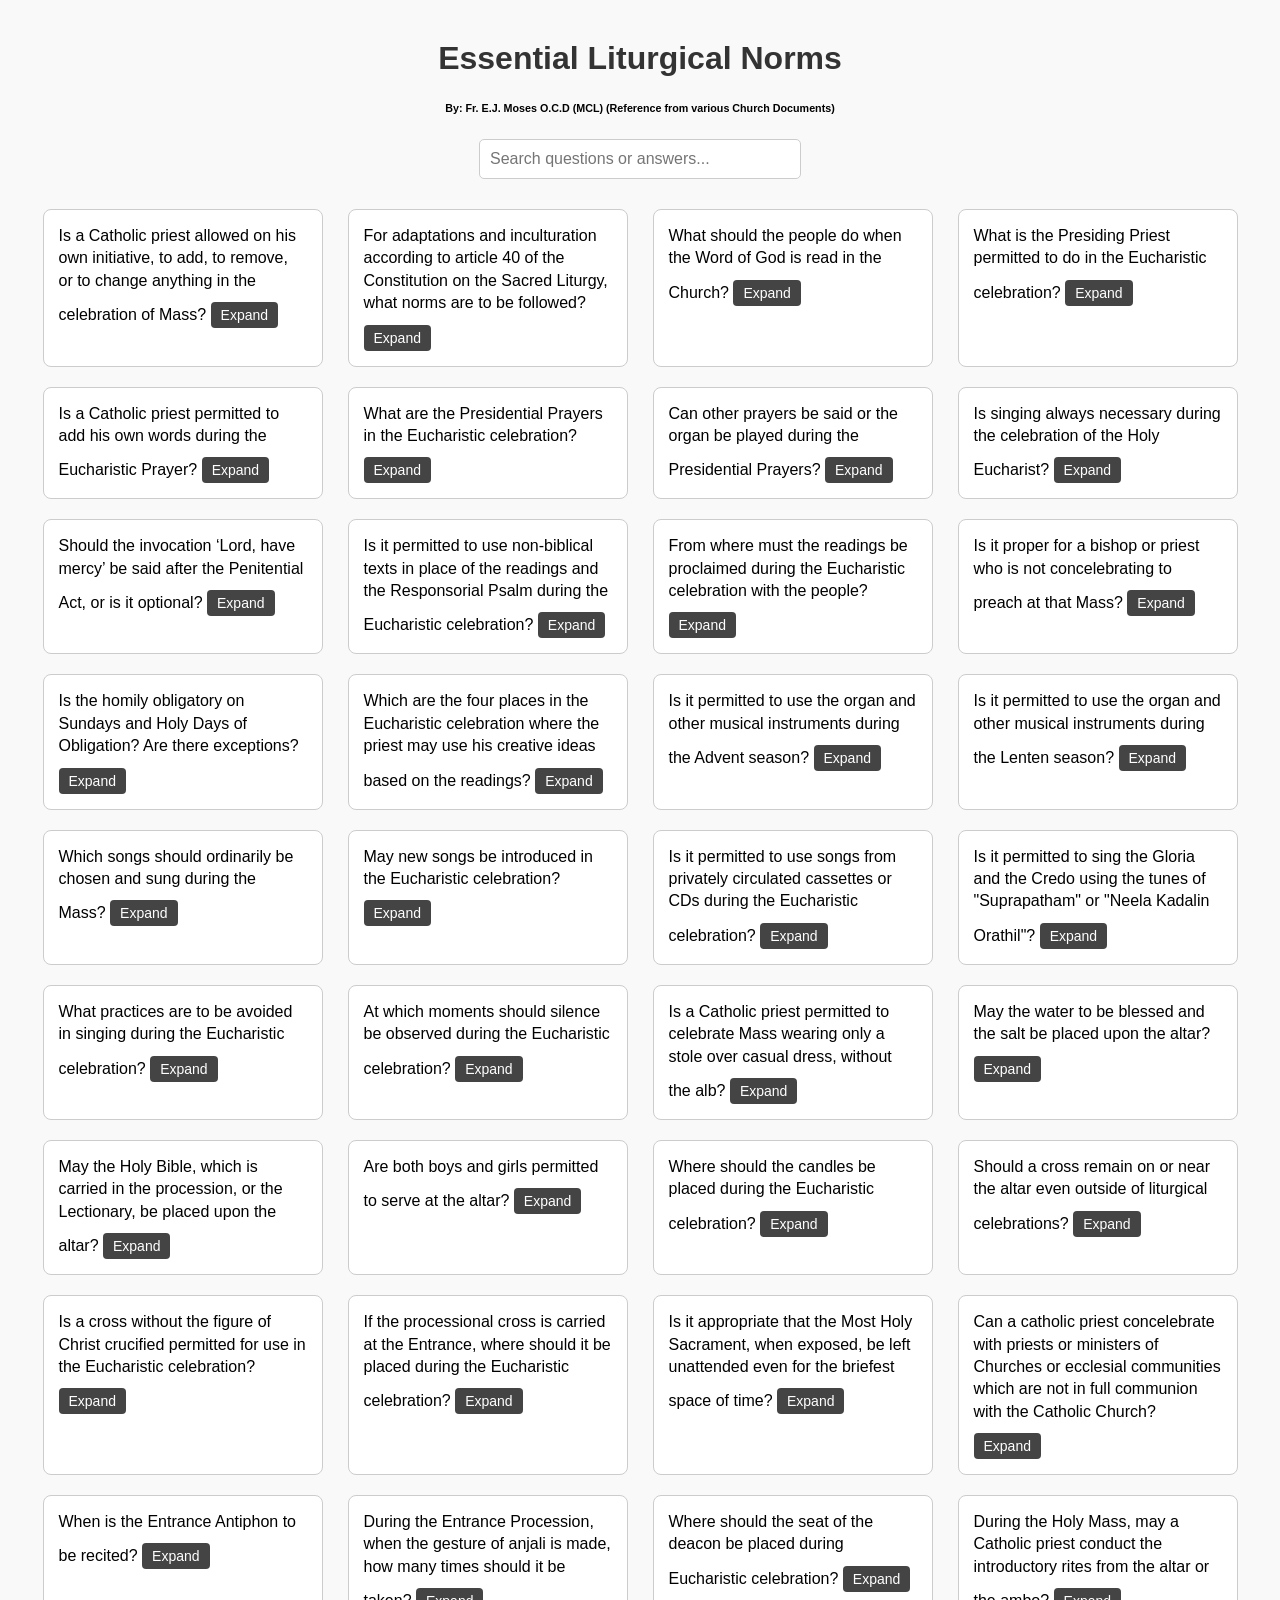
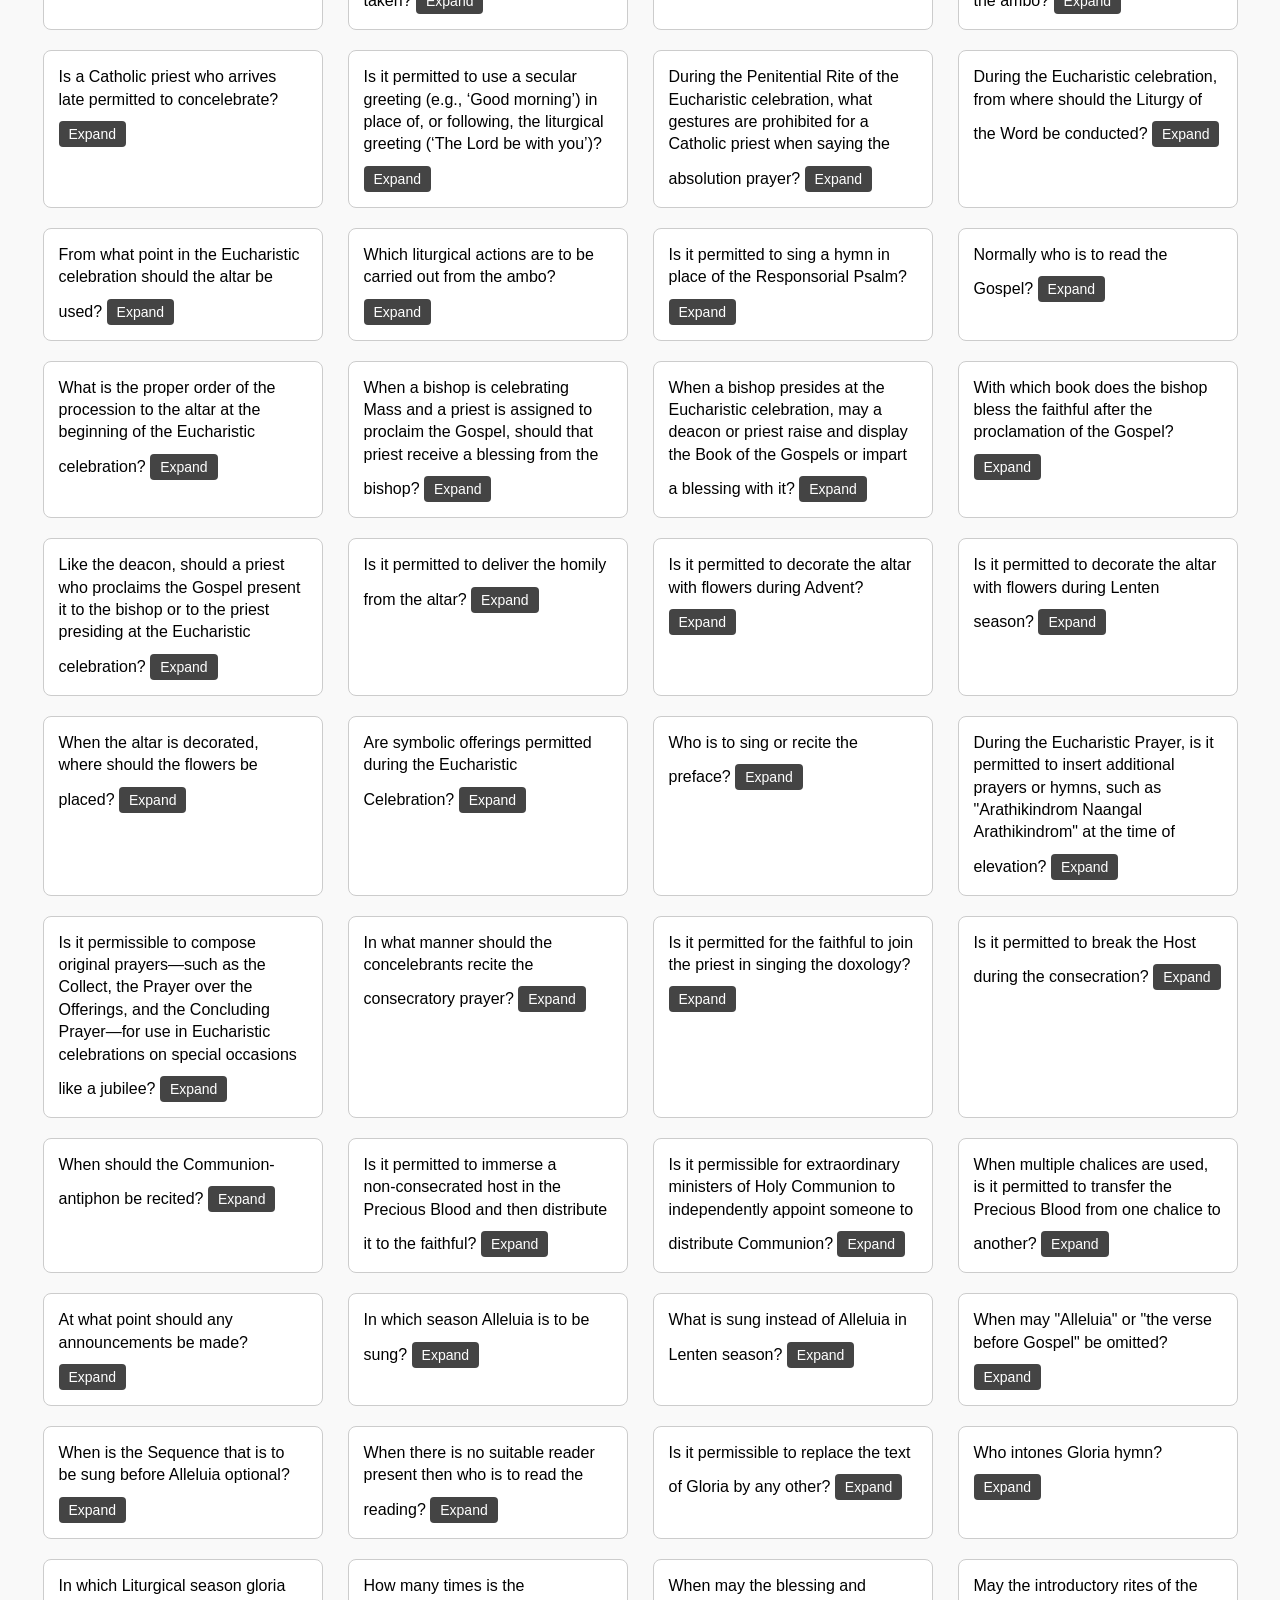
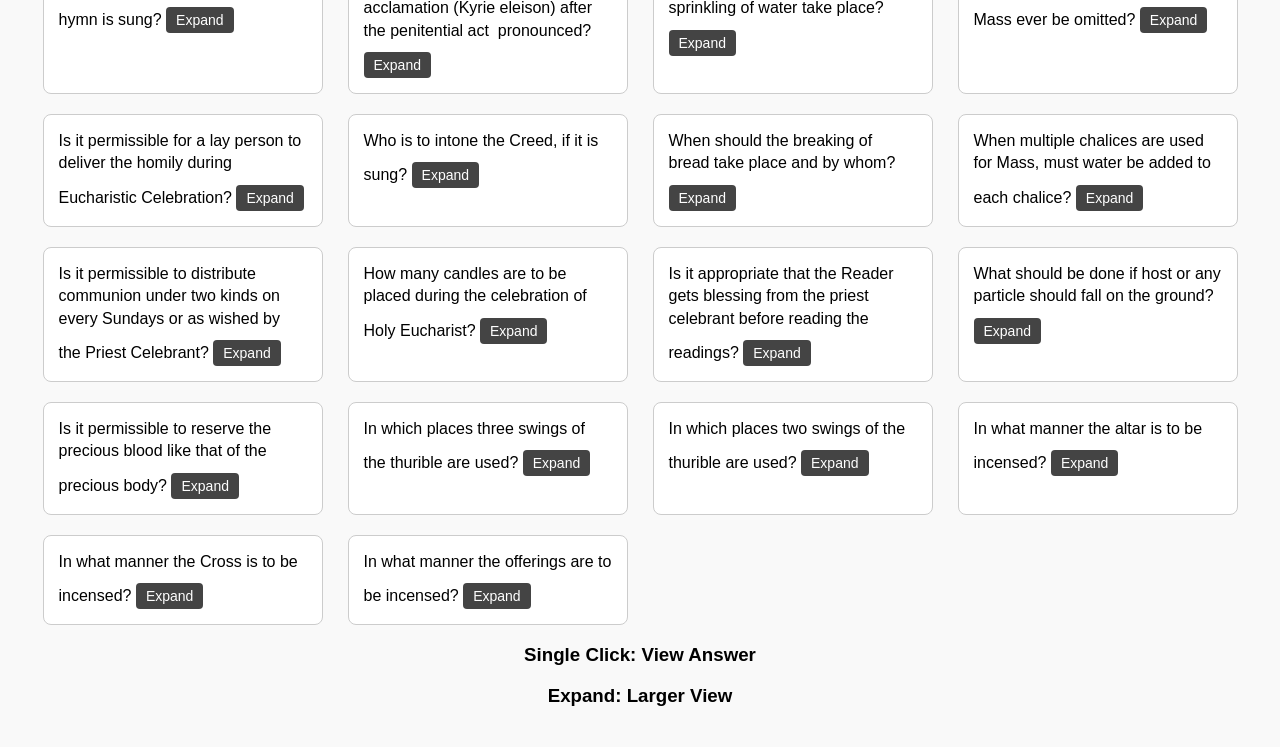
==== commit 939a2934: "Update allflashcards.html" ====
--- a/allflashcards.html
+++ b/allflashcards.html
@@ -110,11 +110,12 @@
   </style>
 </head>
 <body>
-  <h1>All Flashcards</h1>
-  <h6>created by: Fr. E.J. Moses O.C.D (MCL)</h6>
+  <h1>Essential Liturgical Norms</h1>
+  <h6>By: Fr. E.J. Moses O.C.D (MCL) (Reference from various Church Documents)</h6>
   <input type="text" id="searchBar" placeholder="Search questions or answers...">
   <div class="flashcard-container" id="flashcardContainer"></div>
-
+  <h3>Single Click: View Answer</h3>
+  <h3>Expand: Larger View</h3>
   <!-- Modal for maximize view -->
   <div id="flashcardModal" class="modal">
     <div class="modal-content">
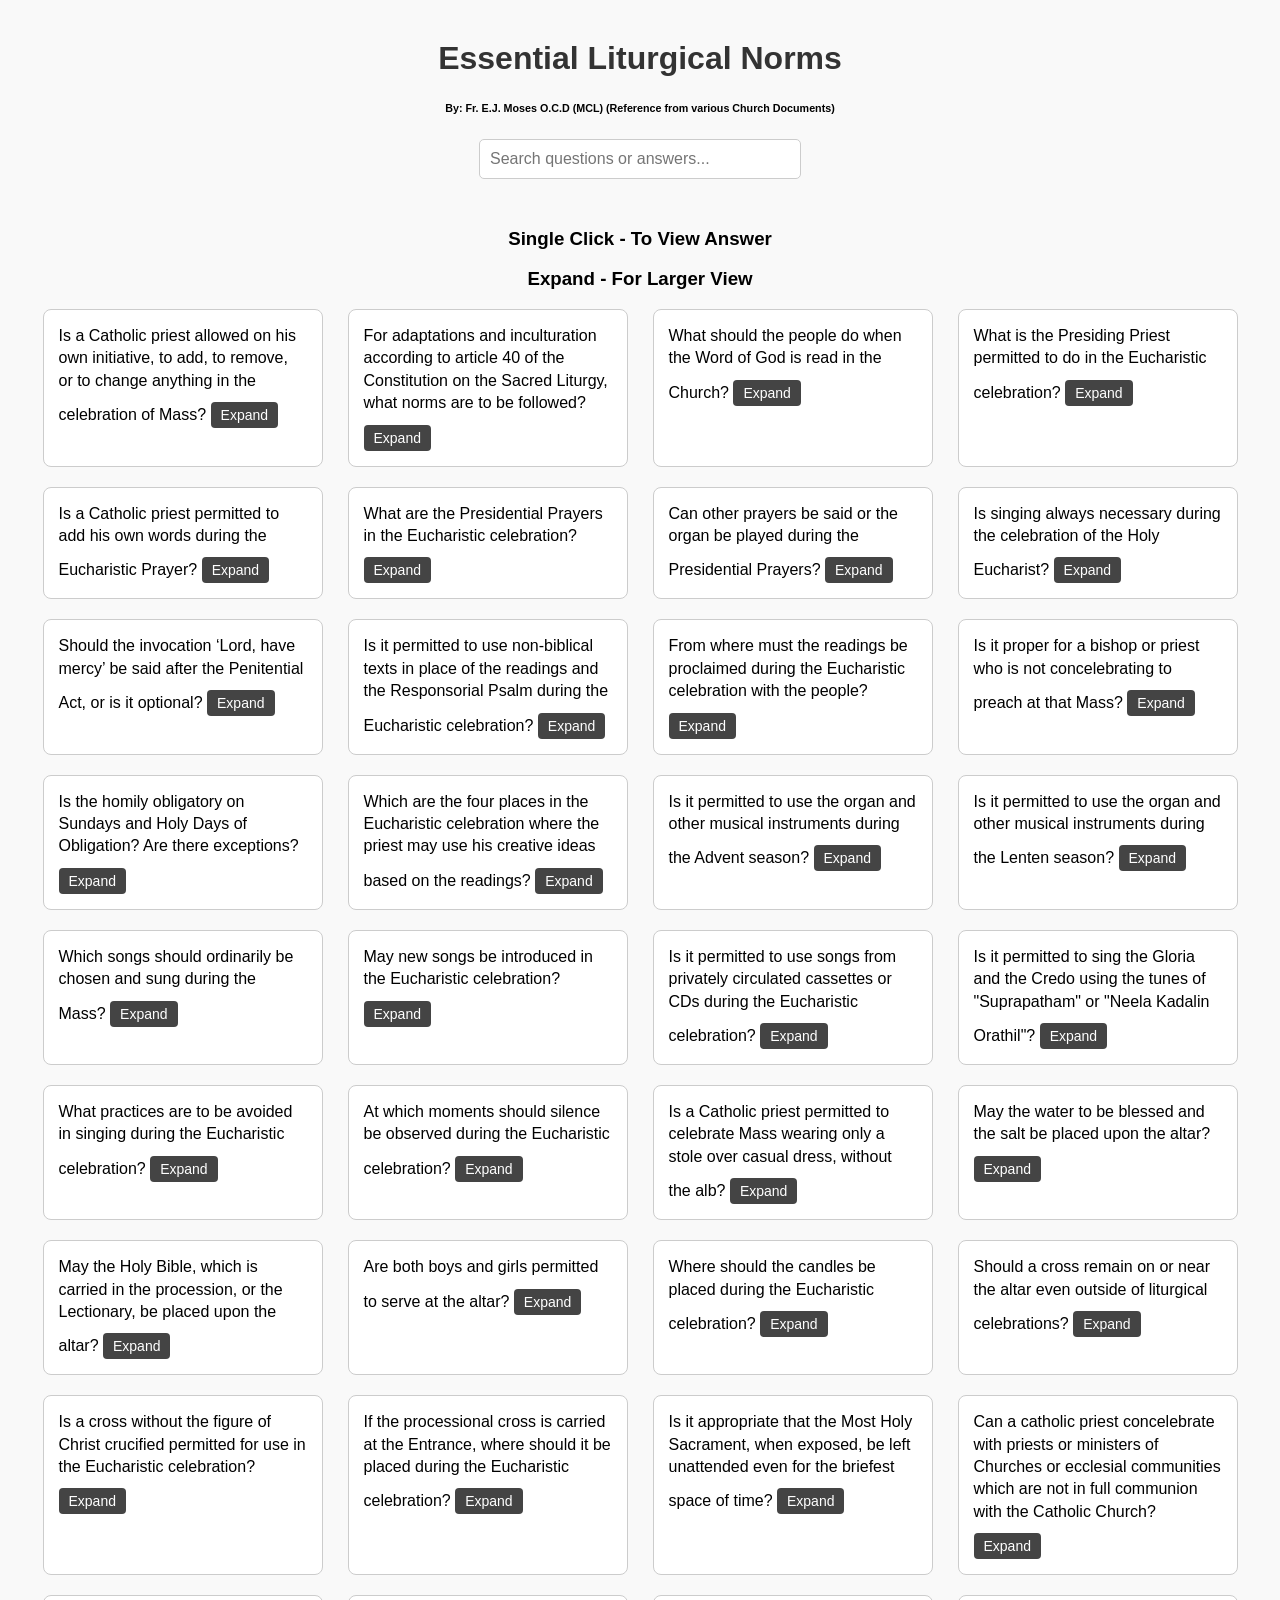
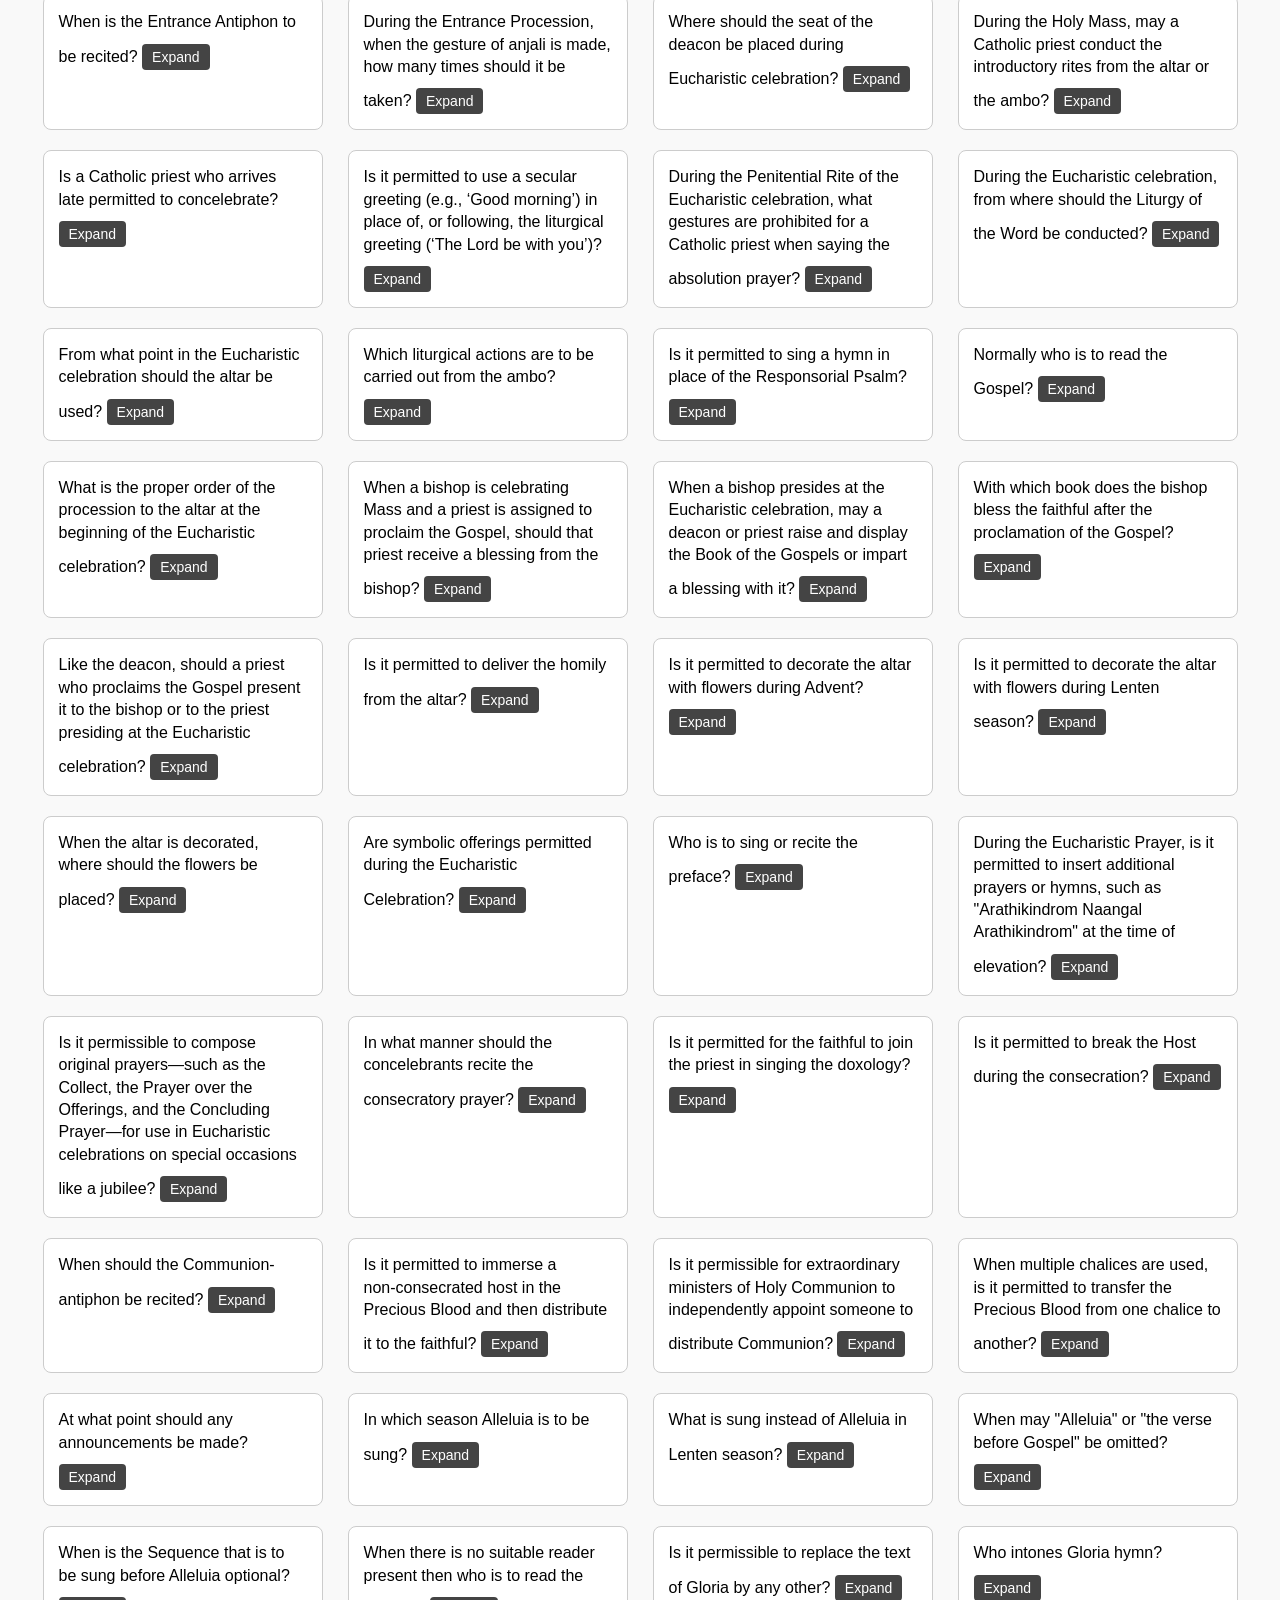
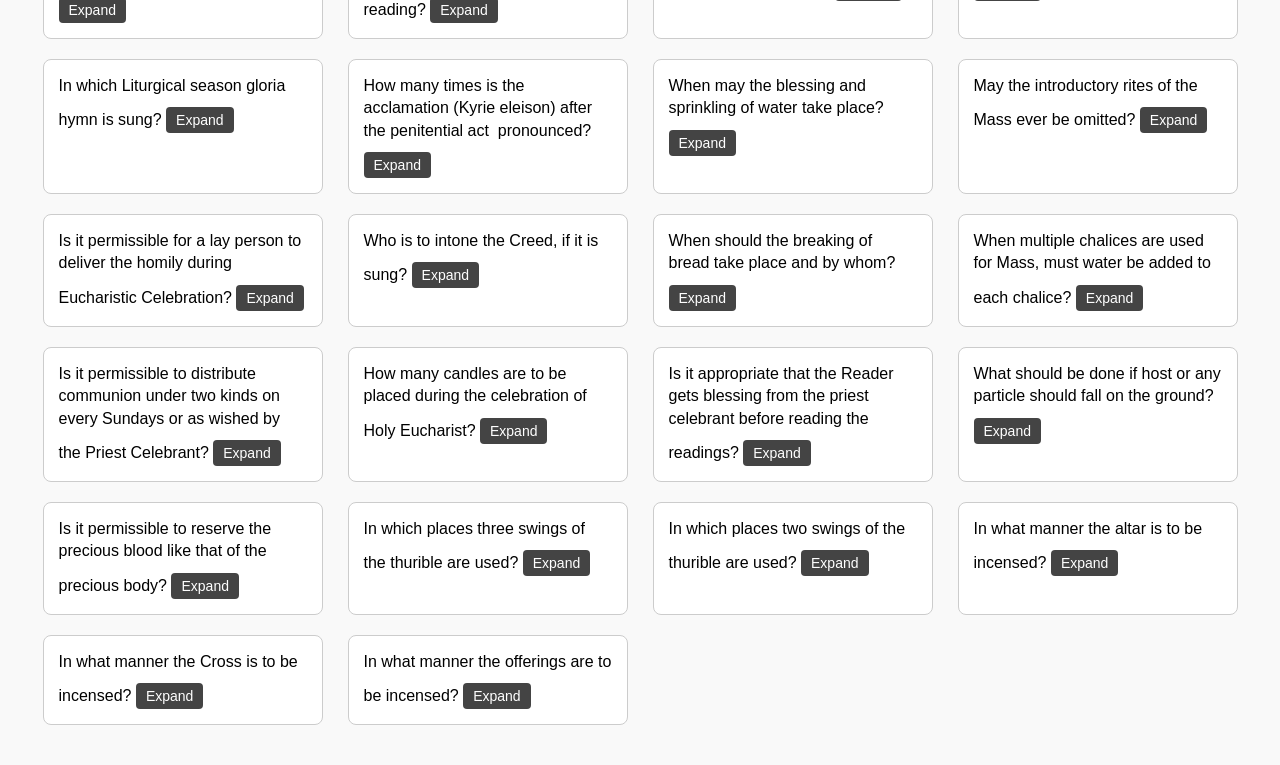
==== commit edc689e7: "Update allflashcards.html" ====
--- a/allflashcards.html
+++ b/allflashcards.html
@@ -113,9 +113,11 @@
   <h1>Essential Liturgical Norms</h1>
   <h6>By: Fr. E.J. Moses O.C.D (MCL) (Reference from various Church Documents)</h6>
   <input type="text" id="searchBar" placeholder="Search questions or answers...">
+  <h3>Single Click - To View Answer</h3>
+  <h3>Expand - For Larger View</h3>
+  
   <div class="flashcard-container" id="flashcardContainer"></div>
-  <h3>Single Click: View Answer</h3>
-  <h3>Expand: Larger View</h3>
+ 
   <!-- Modal for maximize view -->
   <div id="flashcardModal" class="modal">
     <div class="modal-content">
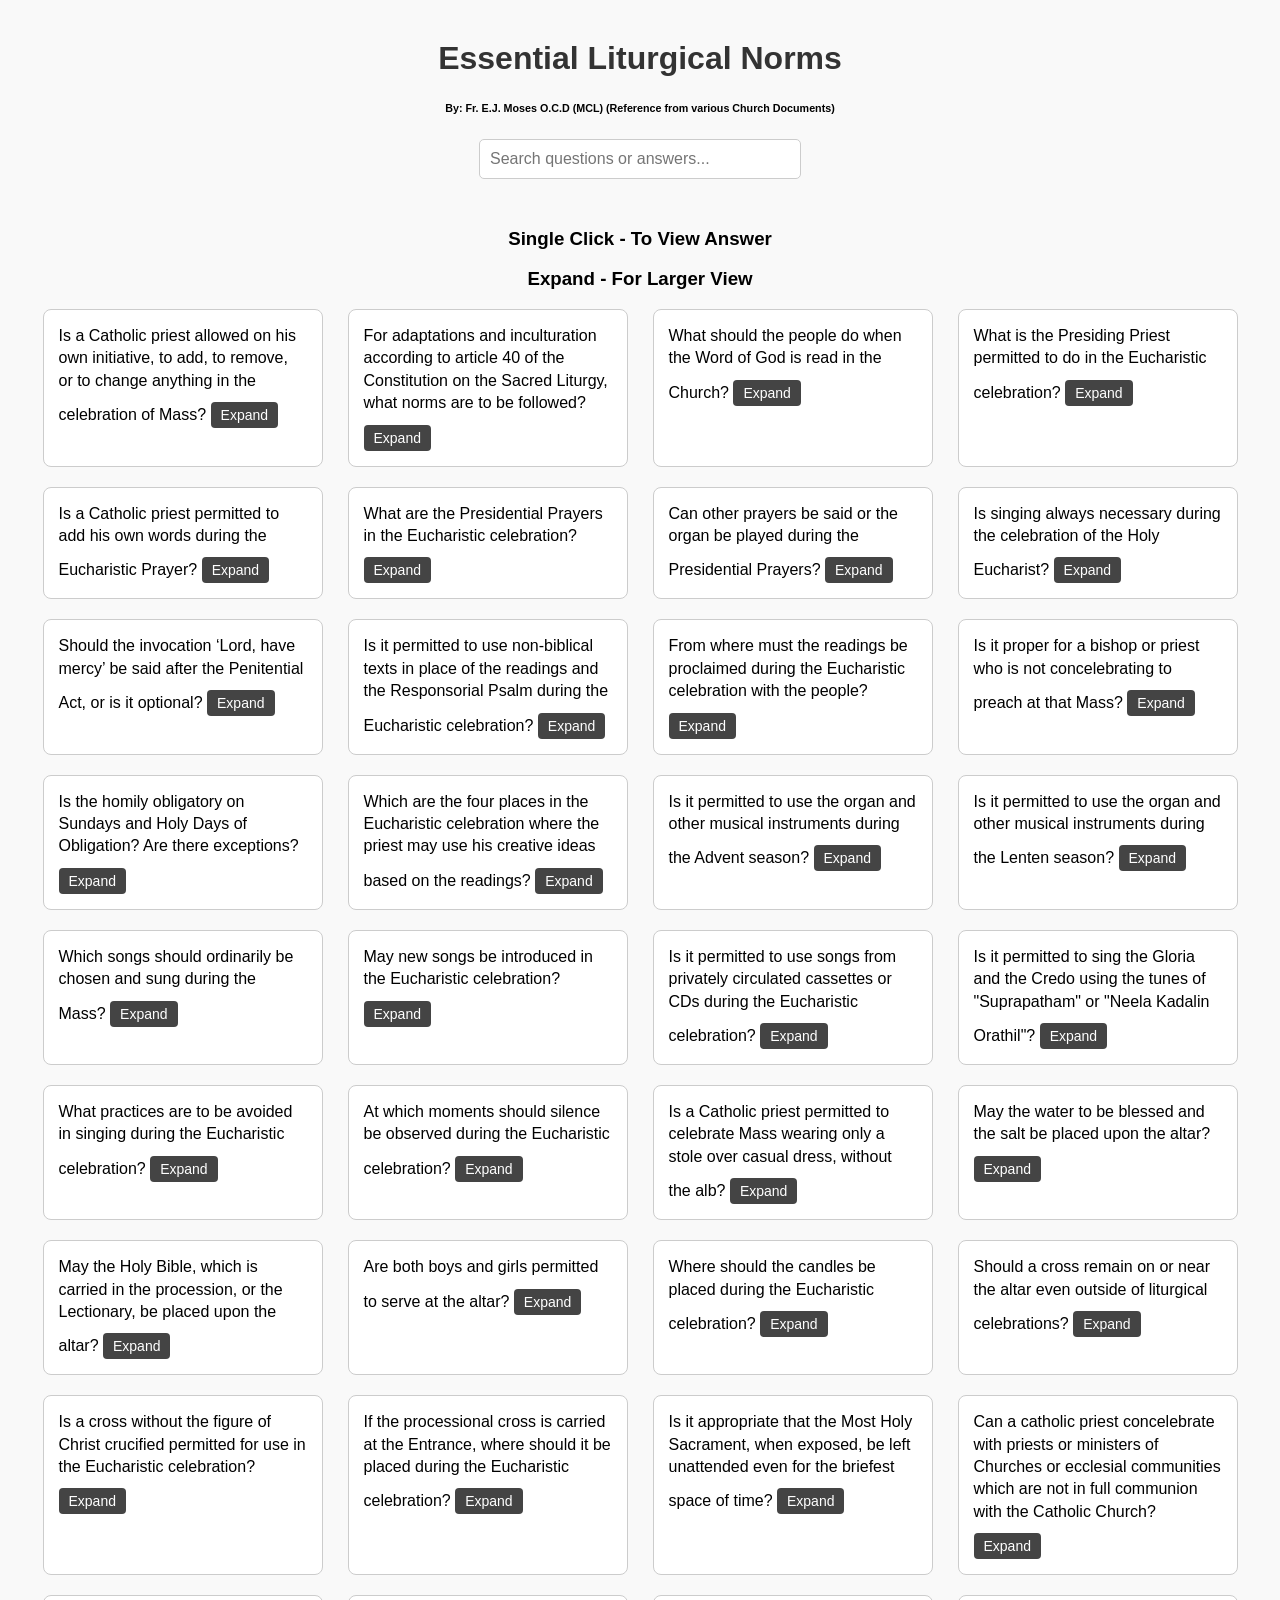
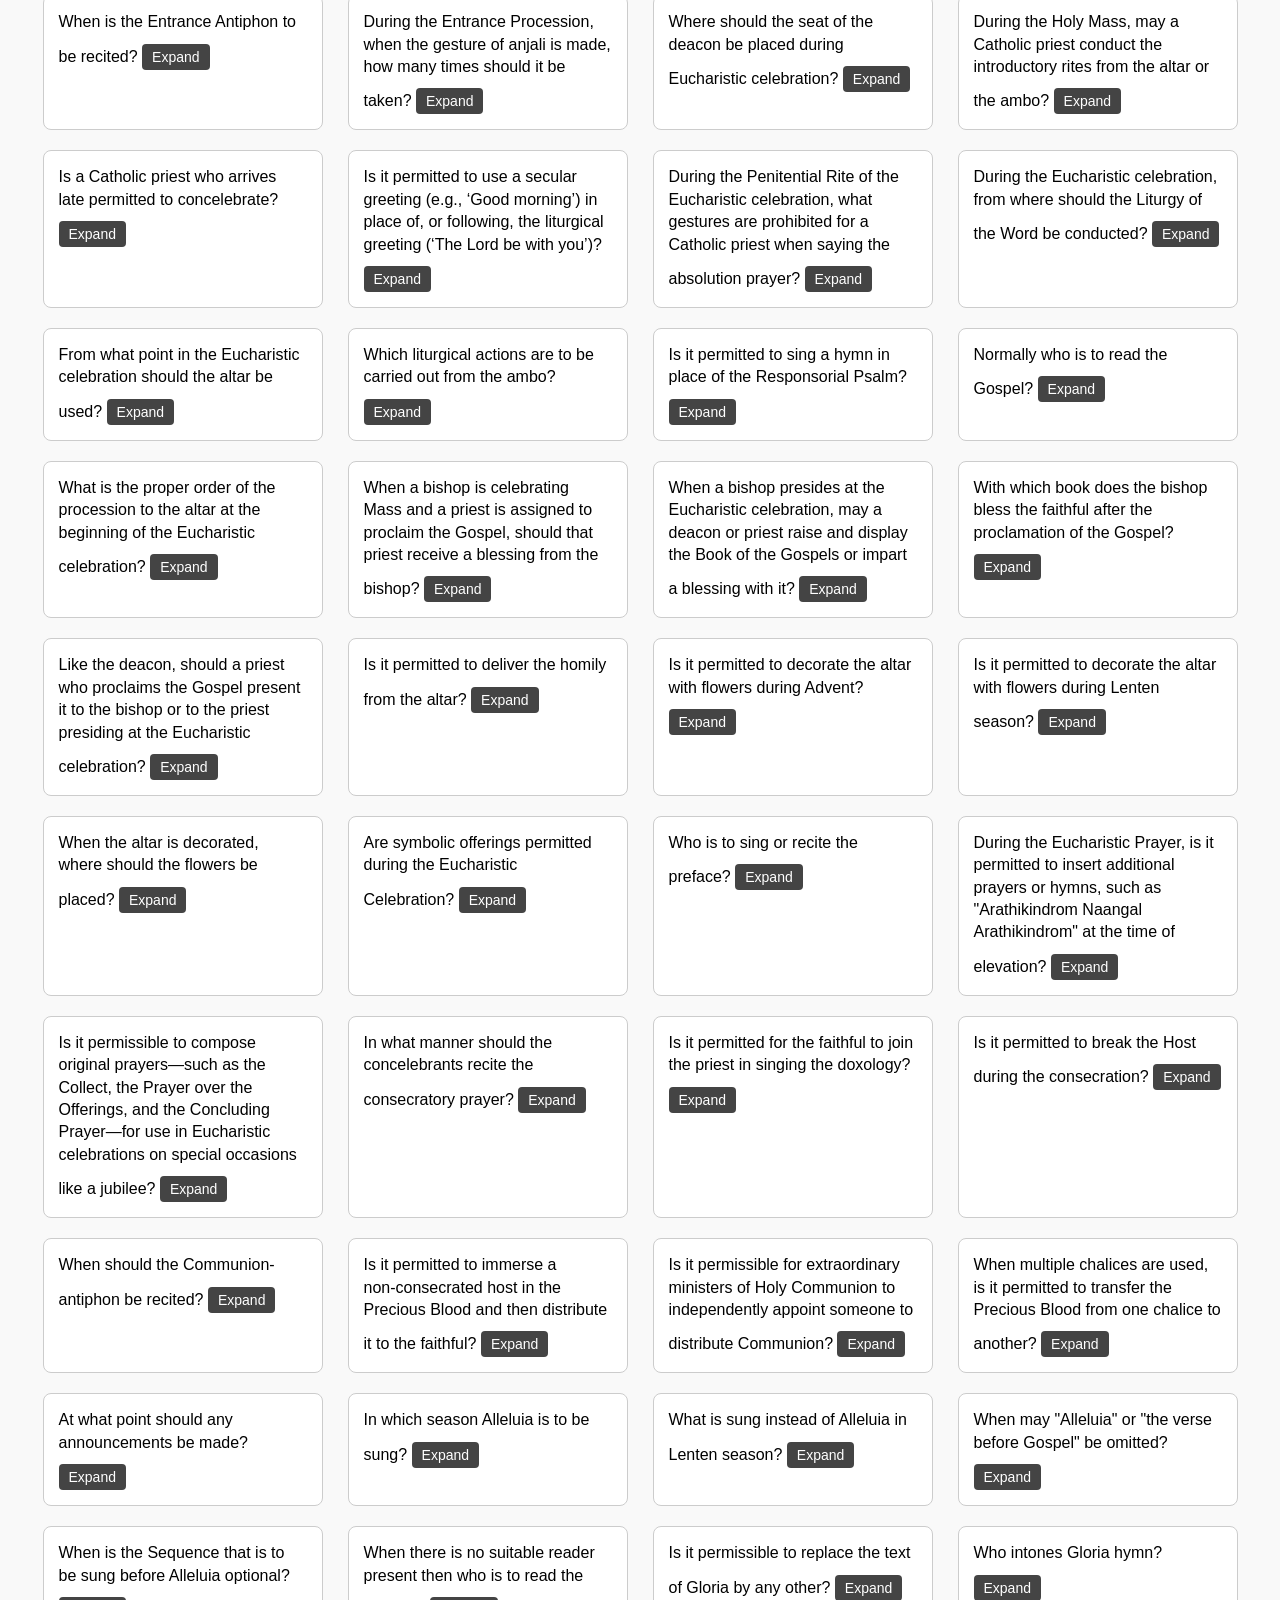
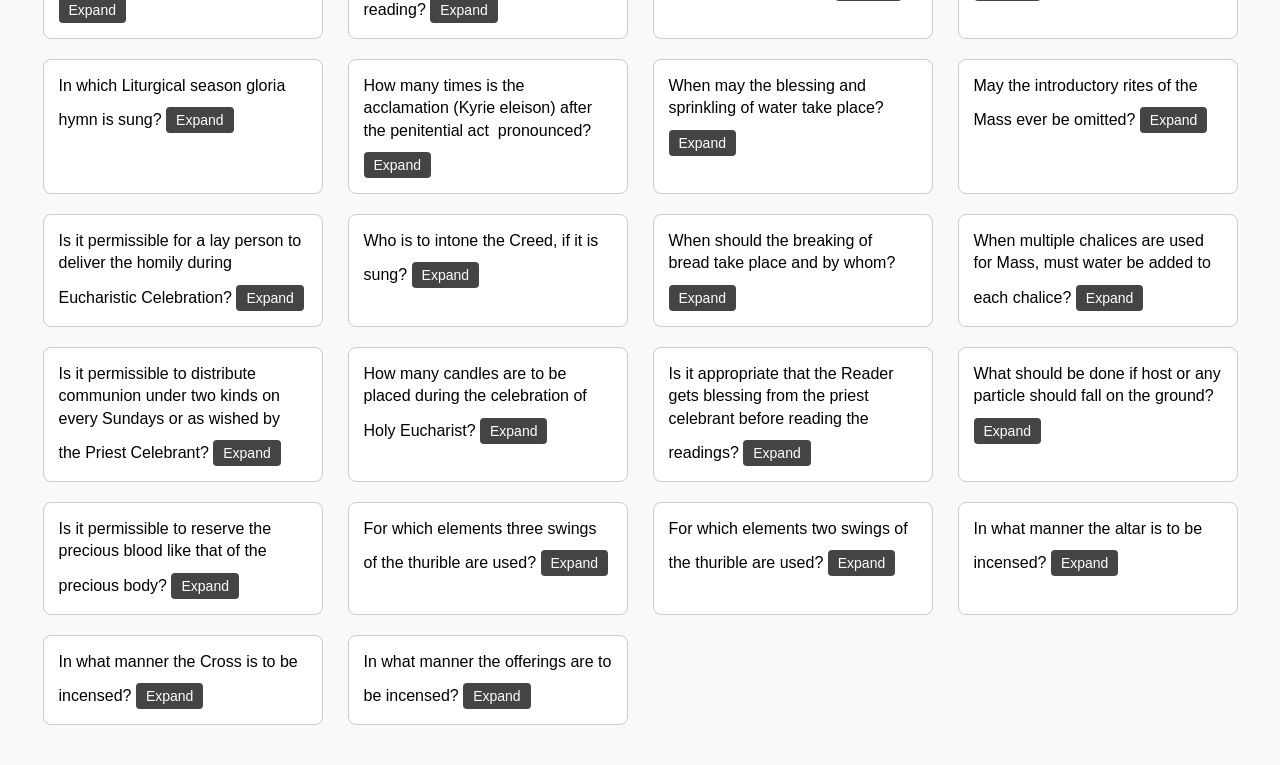
==== commit 13a0f293: "Update allflashcards.html" ====
--- a/allflashcards.html
+++ b/allflashcards.html
@@ -1,6 +1,15 @@
 <!DOCTYPE html>
 <html lang="en">
 <head>
+  <!-- Google tag (gtag.js) -->
+<script async src="https://www.googletagmanager.com/gtag/js?id=G-8XP4CQ8BYZ"></script>
+<script>
+  window.dataLayer = window.dataLayer || [];
+  function gtag(){dataLayer.push(arguments);}
+  gtag('js', new Date());
+
+  gtag('config', 'G-8XP4CQ8BYZ');
+</script>
   <meta charset="UTF-8">
   <title>All Flashcards</title>
   <style>
